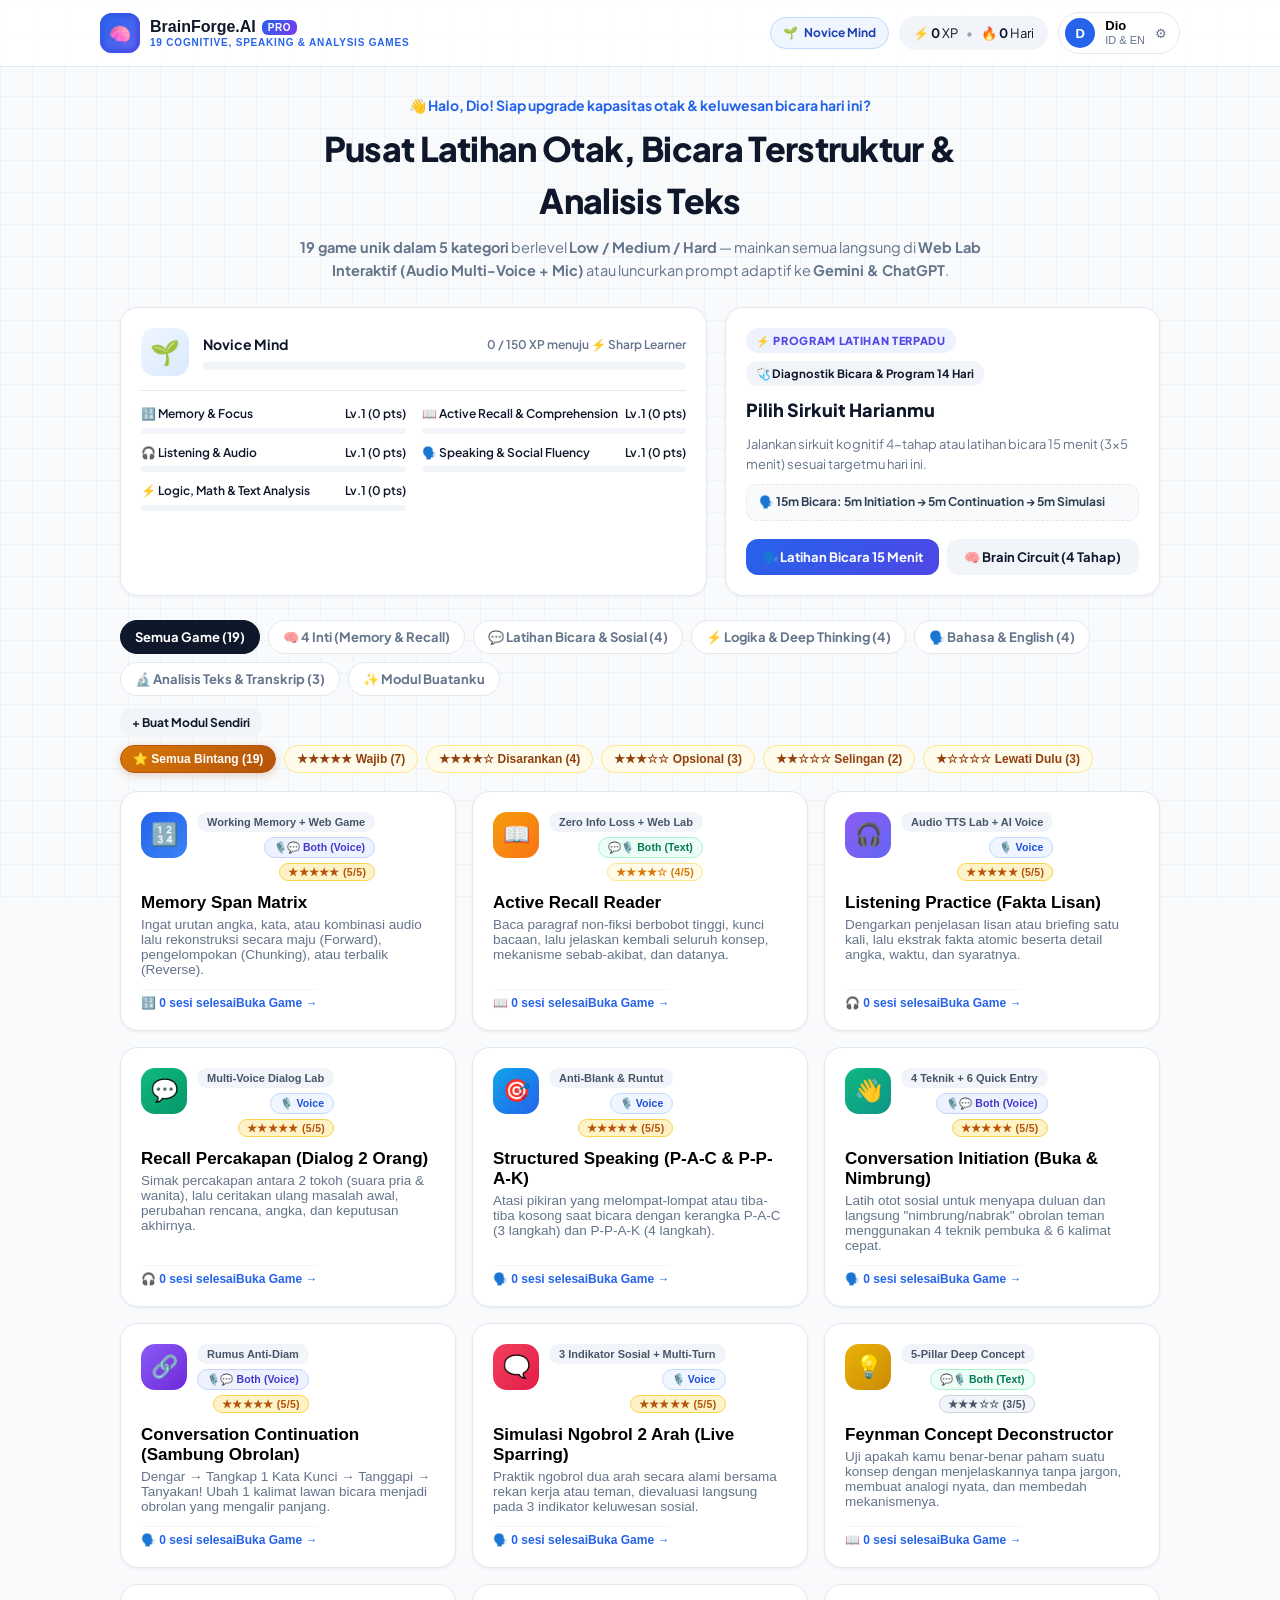
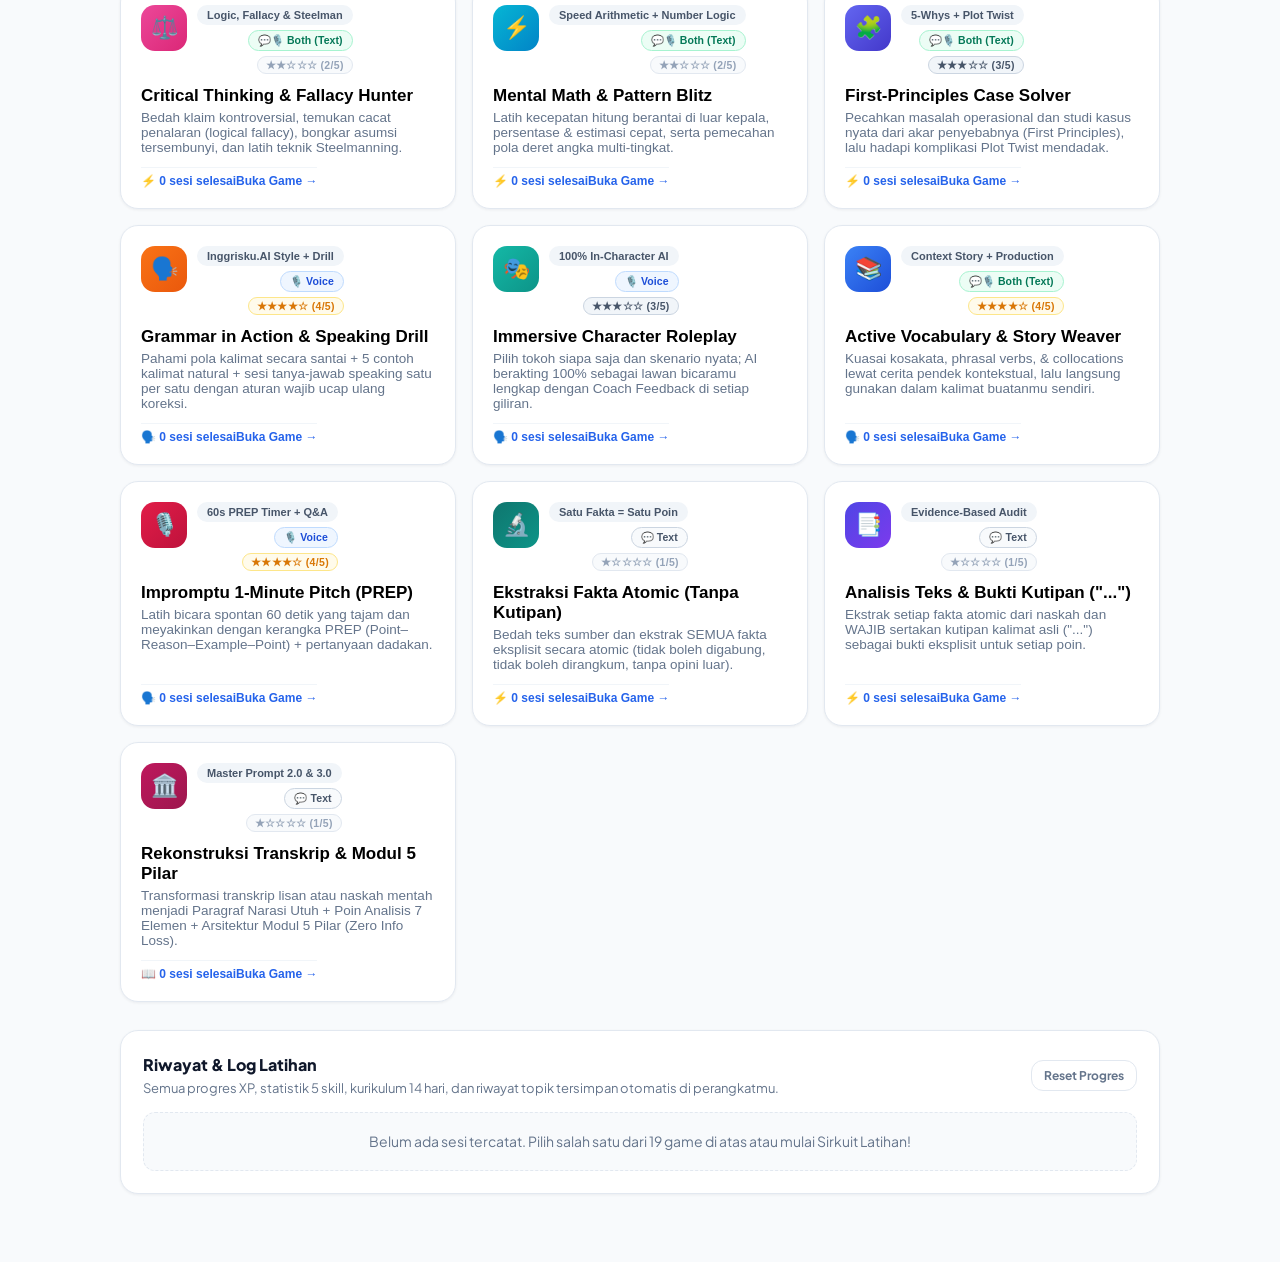
==== index.html @ bdf231d9 "Initial commit: BrainForge.AI Pro (19 Games, Web Lab, & Android Hub)" ====
<!DOCTYPE html>
<html lang="id">
<head>
  <meta charset="UTF-8" />
  <meta name="viewport" content="width=device-width, initial-scale=1.0" />
  <meta name="theme-color" content="#2563eb" />
  <title>BrainForge.AI Pro — Cognitive, Speaking &amp; Text Mastery Suite</title>
  <link rel="icon" type="image/png" href="logo.png" />
  <link rel="apple-touch-icon" href="logo.png" />
  <link rel="manifest" href="manifest.webmanifest" />
  <link rel="preconnect" href="https://fonts.googleapis.com" />
  <link rel="preconnect" href="https://fonts.gstatic.com" crossorigin />
  <link href="https://fonts.googleapis.com/css2?family=Plus+Jakarta+Sans:wght@400;500;600;700;800&display=swap" rel="stylesheet" />
  <link rel="stylesheet" href="styles.css" />
</head>
<body>
  <div class="bg-grid"></div>

  <!-- Top Navbar -->
  <header class="navbar">
    <div class="nav-inner">
      <button class="brand" id="nav-home-btn" type="button" aria-label="Kembali ke Beranda">
        <img src="logo.png" alt="BrainForge.AI" class="brand-logo-img" />
        <span class="brand-text">
          <strong>BrainForge.AI <span class="pro-badge">PRO</span></strong>
          <small>19 COGNITIVE, SPEAKING &amp; ANALYSIS GAMES</small>
        </span>
      </button>

      <div class="nav-actions">
        <div class="rank-pill" id="nav-rank-pill" title="Rank Kognitif Saat Ini">
          <span id="nav-rank-icon">🌱</span>
          <strong id="nav-rank-name">Novice Mind</strong>
        </div>
        <div class="stat-pill" title="Total XP &amp; Streak Harian">
          <span>⚡ <strong id="nav-xp">0</strong> XP</span>
          <span class="dot">•</span>
          <span>🔥 <strong id="nav-streak">0</strong> Hari</span>
        </div>
        <button class="profile-pill" id="open-profile-btn" type="button">
          <span class="avatar" id="nav-avatar">D</span>
          <span class="profile-meta">
            <strong id="nav-name">Dio</strong>
            <small id="nav-lang">ID &amp; EN</small>
          </span>
          <span class="edit-icon">⚙</span>
        </button>
      </div>
    </div>
  </header>

  <main class="container">
    <!-- ==================== DASHBOARD VIEW ==================== -->
    <section id="dashboard-view" class="view active">
      <div class="hero">
        <p class="greeting" id="hero-greeting">👋 Halo! Siap upgrade kapasitas otak &amp; keluwesan bicara hari ini?</p>
        <h1>Pusat Latihan Otak, Bicara Terstruktur &amp; Analisis Teks</h1>
        <p class="subtitle">
          <strong>19 game unik dalam 5 kategori</strong> berlevel <strong>Low / Medium / Hard</strong> — mainkan semua langsung di <strong>Web Lab Interaktif (Audio Multi-Voice + Mic)</strong> atau luncurkan prompt adaptif ke <strong>Gemini &amp; ChatGPT</strong>.
        </p>
      </div>

      <!-- Cognitive Command Center (RPG Stats + Circuits + Speaking Diagnostic) -->
      <section class="command-center">
        <div class="cc-left">
          <div class="cc-rank-header">
            <div class="cc-rank-badge" id="cc-rank-icon">🌱</div>
            <div class="cc-rank-info">
              <div class="cc-rank-title-row">
                <strong id="cc-rank-title">Novice Mind</strong>
                <span class="cc-xp-text" id="cc-xp-progress-text">0 / 150 XP ke level berikutnya</span>
              </div>
              <div class="progress-track">
                <div class="progress-fill" id="cc-xp-bar" style="width: 0%"></div>
              </div>
            </div>
          </div>

          <div class="skill-bars" id="skill-bars">
            <!-- Rendered by app.js -->
          </div>
        </div>

        <div class="cc-right">
          <div class="circuit-box">
            <div style="display:flex;justify-content:space-between;align-items:center;gap:8px;flex-wrap:wrap;">
              <span class="circuit-tag">⚡ PROGRAM LATIHAN TERPADU</span>
              <button type="button" class="btn-secondary btn-sm" id="open-diagnostic-btn" style="font-size:11.5px;padding:5px 10px;">
                🩺 Diagnostik Bicara &amp; Program 14 Hari
              </button>
            </div>
            <h3>Pilih Sirkuit Harianmu</h3>
            <p>Jalankan sirkuit kognitif 4-tahap atau latihan bicara 15 menit (3×5 menit) sesuai targetmu hari ini.</p>
            <div class="circuit-steps" id="circuit-steps-preview">
              <span>🗣️ 15m Bicara: 5m Initiation → 5m Continuation → 5m Simulasi</span>
            </div>
            <div style="display:grid;grid-template-columns:1fr 1fr;gap:8px;margin-top:8px;">
              <button type="button" class="btn-gemini" id="start-speaking-circuit-btn" style="padding:10px 12px;font-size:13px;">
                🗣️ Latihan Bicara 15 Menit
              </button>
              <button type="button" class="btn-secondary" id="start-circuit-btn" style="padding:10px 12px;font-size:13px;">
                🧠 Brain Circuit (4 Tahap)
              </button>
            </div>
          </div>
        </div>
      </section>

      <!-- Category Filter & Custom Module Button -->
      <div class="toolbar-row">
        <div class="category-tabs" id="category-tabs">
          <button type="button" class="cat-tab active" data-cat="all">Semua Game (19)</button>
          <button type="button" class="cat-tab" data-cat="core">🧠 4 Inti (Memory &amp; Recall)</button>
          <button type="button" class="cat-tab" data-cat="social">💬 Latihan Bicara &amp; Sosial (4)</button>
          <button type="button" class="cat-tab" data-cat="cognitive">⚡ Logika &amp; Deep Thinking (4)</button>
          <button type="button" class="cat-tab" data-cat="language">🗣️ Bahasa &amp; English (4)</button>
          <button type="button" class="cat-tab" data-cat="analysis">🔬 Analisis Teks &amp; Transkrip (3)</button>
          <button type="button" class="cat-tab" data-cat="custom">✨ Modul Buatanku</button>
        </div>
        <button type="button" class="btn-secondary btn-sm" id="open-custom-modal-btn">
          + Buat Modul Sendiri
        </button>
      </div>

      <!-- Personalized Priority Star Filter -->
      <div class="star-filter-row" id="star-filter-tabs" aria-label="Filter Prioritas Bintang">
        <button type="button" class="star-tab active" data-star="all">⭐ Semua Bintang (19)</button>
        <button type="button" class="star-tab" data-star="5">★★★★★ Wajib (7)</button>
        <button type="button" class="star-tab" data-star="4">★★★★☆ Disarankan (4)</button>
        <button type="button" class="star-tab" data-star="3">★★★☆☆ Opsional (3)</button>
        <button type="button" class="star-tab" data-star="2">★★☆☆☆ Selingan (2)</button>
        <button type="button" class="star-tab" data-star="1">★☆☆☆☆ Lewati Dulu (3)</button>
      </div>

      <!-- Module Cards Grid -->
      <div class="module-grid" id="module-grid">
        <!-- Rendered by app.js -->
      </div>

      <!-- Recent History -->
      <section class="history-card">
        <div class="history-header">
          <div>
            <h2>Riwayat &amp; Log Latihan</h2>
            <p>Semua progres XP, statistik 5 skill, kurikulum 14 hari, dan riwayat topik tersimpan otomatis di perangkatmu.</p>
          </div>
          <button class="btn-ghost btn-sm" id="clear-history-btn" type="button">Reset Progres</button>
        </div>
        <div id="history-list" class="history-list">
          <!-- Rendered by app.js -->
        </div>
      </section>
    </section>

    <!-- ==================== WORKSPACE VIEW ==================== -->
    <section id="workspace-view" class="view">
      <!-- Circuit Banner (shown when in Daily Circuit or 15-Min Speaking Circuit mode) -->
      <div class="circuit-banner" id="circuit-banner" hidden>
        <div>
          <strong id="circuit-banner-title">⚡ Daily Circuit: Tahap 1</strong>
          <span id="circuit-banner-sub">Selesaikan tahap ini lalu klik Tahap Berikutnya.</span>
        </div>
        <div class="circuit-banner-actions">
          <span class="badge badge-xp" id="circuit-timer-badge" hidden style="font-size:13px;padding:6px 12px;">⏱️ 05:00</span>
          <button type="button" class="btn-secondary btn-sm" id="next-circuit-btn">Tahap Berikutnya →</button>
          <button type="button" class="btn-ghost btn-sm" id="exit-circuit-btn">Keluar Sirkuit</button>
        </div>
      </div>

      <div class="workspace-top-bar">
        <button class="btn-back" id="back-to-dashboard-btn" type="button">← Kembali ke Dashboard</button>
        <div class="workspace-top-right">
          <div class="workspace-badge" id="ws-badge">Modul</div>
        </div>
      </div>

      <div class="workspace-header-card">
        <div class="ws-title-row">
          <div class="ws-icon" id="ws-icon">🧠</div>
          <div style="flex:1;">
            <h1 id="ws-title">Judul Modul</h1>
            <p id="ws-desc">Deskripsi modul</p>
            <div id="ws-unique-mechanic" style="margin-top:8px;font-size:12.5px;color:#1d4ed8;background:#eff6ff;border:1px solid #bfdbfe;padding:6px 12px;border-radius:10px;display:inline-block;font-weight:600;"></div>
          </div>
        </div>

        <div class="mode-tabs" id="ws-mode-tabs">
          <button type="button" class="mode-tab active" data-mode="prompt">🚀 Prompt Launcher (Gemini / ChatGPT)</button>
          <button type="button" class="mode-tab" id="tab-weblab-btn" data-mode="weblab">🎮 Main Langsung di Web Lab (Interaktif &amp; Audio)</button>
        </div>
      </div>

      <!-- PANEL 1: SMART PROMPT BUILDER -->
      <div id="prompt-builder-panel" class="workspace-body">
        <div class="config-card">
          <div class="field-group">
            <label>1. Pilih Level Tantangan (Spesifikasi Unik per Game)</label>
            <div class="level-selector" id="level-selector">
              <button type="button" class="level-btn active" data-level="Low">
                <div class="level-btn-top">
                  <strong>Low</strong>
                  <span class="xp-pill">+25 XP</span>
                </div>
                <small id="level-desc-low">Santai &amp; dasar</small>
              </button>
              <button type="button" class="level-btn" data-level="Medium">
                <div class="level-btn-top">
                  <strong>Medium</strong>
                  <span class="xp-pill">+45 XP</span>
                </div>
                <small id="level-desc-medium">Menengah &amp; detail</small>
              </button>
              <button type="button" class="level-btn" data-level="Hard">
                <div class="level-btn-top">
                  <strong>Hard</strong>
                  <span class="xp-pill">+70 XP</span>
                </div>
                <small id="level-desc-hard">Cepat &amp; kompleks</small>
              </button>
            </div>
          </div>

          <div class="config-grid-2">
            <div class="field-group">
              <label>2. Pilih Bahasa Latihan</label>
              <div class="lang-selector" id="lang-selector">
                <button type="button" class="chip-btn active" data-lang="id">🇮🇩 Indonesia</button>
                <button type="button" class="chip-btn" data-lang="en">🇬🇧 English</button>
                <button type="button" class="chip-btn" data-lang="bilingual">🌐 Campur (ID + EN)</button>
              </div>
            </div>

            <div class="field-group">
              <div class="label-row">
                <label>3. Mode Interaksi &amp; Jumlah Ronde</label>
                <button type="button" class="btn-link" id="reset-interaction-btn" title="Reset pilihan ke default">↺ Reset Default</button>
              </div>
              <div class="interaction-select-grid">
                <select id="persona-select" class="select-compact" title="Gaya Coach AI">
                  <option value="bro">😎 Tutor Santai (Gen-Z / Bro)</option>
                  <option value="socratic">🧠 Socratic &amp; Kritis</option>
                  <option value="strict">🎯 Tegas &amp; Presisi</option>
                  <option value="mentor">🤝 Mentor Eksekutif</option>
                </select>
                <select id="rounds-select" class="select-compact" title="Jumlah Ronde">
                  <option value="3">3 Ronde</option>
                  <option value="5">5 Ronde</option>
                  <option value="10">10 Ronde</option>
                  <option value="20">20 Ronde</option>
                </select>
                <select id="interaction-select" class="select-compact" title="Mode Suara atau Teks">
                  <option value="chat">💬 Mode Chat</option>
                  <option value="voice">🎙️ Mode Suara (Voice)</option>
                </select>
              </div>
            </div>
          </div>

          <!-- Character Input (Visible for Roleplay & Speaking Simulation) -->
          <div class="field-group" id="character-field-group" hidden>
            <label for="character-input">🎭 Siapa tokoh lawan bicara yang ingin kamu ajak ngobrol?</label>
            <input
              type="text"
              id="character-input"
              class="text-input"
              placeholder="Contoh: Rekan kerja bagian HSE, Barista di London, HRD Perusahaan, Klien Proyek..."
            />
          </div>

          <div class="field-group topic-field-group">
            <div class="label-row">
              <label for="topic-input" id="topic-field-label">4. Pilih atau Tulis Topik Latihan <span class="optional">(opsional — terkurasi per kategori)</span></label>
              <button type="button" class="btn-link" id="random-topic-btn">🎲 Acak Topik Terkurasi</button>
            </div>
            <div class="topic-browser-wrap" id="topic-browser-wrap">
              <button type="button" class="topic-browser-toggle" id="topic-browser-toggle">
                <span id="topic-browser-toggle-label">📂 Pilih dari Kategori &amp; Subkategori Topik Terkurasi (ID / EN)</span>
                <span class="tb-arrow" id="tb-arrow">▼</span>
              </button>
              <div class="topic-browser-panel" id="topic-browser-panel" hidden>
                <div class="tb-panel-header">
                  <strong>📂 Katalog Topik &amp; Skenario Terkurasi</strong>
                  <button type="button" class="btn-close-red" id="topic-browser-close-btn" title="Tutup katalog topik">✕</button>
                </div>
                <div class="tb-search-row">
                  <input
                    type="search"
                    id="topic-search-input"
                    class="text-input tb-search-input"
                    placeholder="🔍 Cari topik (misal: HSE, APD, Python, Bandung, rapat, tidur)..."
                  />
                </div>
                <div class="topic-page-tabs" id="topic-page-tabs">
                  <!-- Category tabs rendered by app.js -->
                </div>
                <div class="topic-page-list" id="topic-page-list">
                  <!-- Subcategories & curated topics rendered by app.js -->
                </div>
              </div>
            </div>
            <div class="topic-editor-box" style="margin-top: 10px;">
              <textarea
                id="topic-input"
                class="text-input topic-textarea"
                rows="3"
                placeholder="Tulis topik, situasi obrolan, atau tempel (paste) teks sumber yang ingin dibedah di sini..."
              ></textarea>
              <button type="button" class="btn-close-red topic-clear-btn" id="clear-topic-btn" title="Hapus / Kosongkan topik" hidden>✕</button>
              <div class="topic-editor-footer">
                <span class="topic-editor-hint" id="topic-editor-hint">✍️ Bebas dikosongkan (AI akan memilihkan otomatis) atau isi sesuai kebutuhanmu.</span>
                <span class="topic-char-count" id="topic-char-count">0 karakter</span>
              </div>
            </div>
          </div>
        </div>

        <div class="prompt-card">
          <div class="prompt-card-header">
            <div>
              <h2>Master Prompt Siap Pakai</h2>
              <p>Dirakit secara spesifik mengikuti keunikan game, level, bahasa, dan topik pilihanmu.</p>
            </div>
            <div class="prompt-header-btns">
              <button type="button" class="btn-ghost btn-sm" id="speak-prompt-btn">🔊 Bacakan</button>
              <button type="button" class="btn-cancel-voice btn-sm" id="cancel-speak-btn" title="Hentikan pembacaan suara">⏹ Cancel</button>
              <button type="button" class="btn-secondary btn-sm" id="copy-prompt-btn">📋 Copy Prompt</button>
            </div>
          </div>

          <textarea id="prompt-output" class="prompt-textarea" rows="13"></textarea>

          <div class="launcher-actions">
            <button type="button" class="btn-gemini" id="launch-gemini-btn">
              <span>✨</span>
              <span>Lanjut ke Gemini</span>
            </button>
            <button type="button" class="btn-chatgpt" id="launch-chatgpt-btn">
              <span>🤖</span>
              <span>Lanjut ke ChatGPT</span>
            </button>
            <button type="button" class="btn-complete" id="mark-complete-btn">
              <span>✓</span>
              <span>Catat Selesai (+XP)</span>
            </button>
          </div>
          <p class="launcher-hint">
            💡 <strong>Integrasi Cerdas:</strong> Klik <em>Lanjut ke Gemini</em> otomatis menyalin prompt, mengirim parameter <code>#bf_prompt</code> untuk ekstensi Auto-Fill, &amp; memicu Auto-Paste lokal. Klik <em>Lanjut ke ChatGPT</em> langsung mengisi prompt otomatis via URL.
          </p>
        </div>
      </div>

      <!-- PANEL 2: INTERACTIVE WEB LAB (Mendukung Seluruh 19 Game!) -->
      <div id="weblab-panel" class="workspace-body" hidden>
        <!-- LAB A: MEMORY SPAN MATRIX (Visual + Audio ID/EN + Context Words) -->
        <div class="minigame-card" id="lab-memory" hidden>
          <div class="mg-controls">
            <div class="mg-control-group">
              <label>Level:</label>
              <div class="mg-pills" id="mg-level-pills">
                <button type="button" class="chip-btn active" data-mg-level="Low">Low (4 Maju)</button>
                <button type="button" class="chip-btn" data-mg-level="Medium">Medium (6 Maju)</button>
                <button type="button" class="chip-btn" data-mg-level="Hard">Hard (8 Terbalik)</button>
              </div>
            </div>
            <div class="mg-control-group">
              <label>Tipe:</label>
              <div class="mg-pills" id="mg-type-pills">
                <button type="button" class="chip-btn active" data-mg-type="numbers">Angka</button>
                <button type="button" class="chip-btn" data-mg-type="words-id">Kata (ID)</button>
                <button type="button" class="chip-btn" data-mg-type="words-en">Words (EN)</button>
                <button type="button" class="chip-btn" data-mg-type="audio-id">🔊 Audio (ID)</button>
                <button type="button" class="chip-btn" data-mg-type="audio-en">🔊 Audio (EN)</button>
              </div>
            </div>
            <div class="mg-score-box">
              Ronde: <strong id="mg-round">1</strong> • Skor: <strong id="mg-score">0</strong>
            </div>
          </div>

          <div class="mg-stage">
            <p class="mg-status" id="mg-status">Pilih level &amp; tipe, lalu klik Mulai Ronde untuk melatih Working Memory.</p>
            <div class="mg-display" id="mg-display">—</div>
            <div class="mg-input-area" id="mg-input-area" hidden>
              <input
                type="text"
                id="mg-answer-input"
                class="text-input"
                placeholder="Ketik urutan yang kamu ingat (pisahkan dengan spasi)..."
                autocomplete="off"
              />
              <button type="button" class="btn-secondary" id="mg-mic-btn" title="Jawab pakai suara (Mic)">🎙️</button>
              <button type="button" class="btn-primary" id="mg-submit-btn">Cek Jawaban</button>
            </div>
          </div>

          <div class="mg-footer">
            <button type="button" class="btn-primary" id="mg-start-btn">▶ Mulai Ronde Baru</button>
            <span class="mg-rule-note">Low: 4 item • Medium: 6 item • Hard: 8 item (ketik urutan terbalik dari belakang!)</span>
          </div>
        </div>

        <!-- LAB B: ACTIVE RECALL READER (Read -> Lock -> Explain via Text or Mic) -->
        <div class="minigame-card" id="lab-recall" hidden>
          <div class="mg-controls">
            <div class="mg-control-group">
              <label>Level Bacaan:</label>
              <div class="mg-pills" id="ar-level-pills">
                <button type="button" class="chip-btn active" data-ar-level="Low">Low</button>
                <button type="button" class="chip-btn" data-ar-level="Medium">Medium</button>
                <button type="button" class="chip-btn" data-ar-level="Hard">Hard</button>
              </div>
            </div>
            <div class="mg-control-group">
              <button type="button" class="btn-secondary btn-sm" id="ar-next-passage-btn">🔄 Ganti Bacaan</button>
              <button type="button" class="btn-ghost btn-sm" id="ar-speak-passage-btn">🔊 Dengarkan</button>
              <button type="button" class="btn-ghost btn-sm" id="ar-custom-toggle-btn">✍️ Tempel Teks Sendiri</button>
            </div>
          </div>

          <div id="ar-custom-box" class="lab-box" hidden>
            <label style="font-size:13px;font-weight:700;display:block;margin-bottom:6px;">Tempel Paragraf Buku/Artikel yang Ingin Kamu Kuasai:</label>
            <textarea id="ar-custom-input" class="prompt-textarea" rows="4" placeholder="Paste paragraf artikel/materi di sini lalu klik Gunakan Teks Ini..."></textarea>
            <button type="button" class="btn-primary btn-sm" id="ar-use-custom-btn">Gunakan Teks Ini</button>
          </div>

          <div class="lab-reading-box" id="ar-reading-box">
            <div class="lab-reading-header">
              <strong id="ar-passage-title">Judul Bacaan</strong>
              <span class="badge badge-xp" id="ar-timer-badge">Waktu Baca: 0d</span>
            </div>
            <p id="ar-passage-text" class="lab-passage-text"></p>
            <div style="margin-top: 14px;">
              <button type="button" class="btn-primary" id="ar-lock-btn">🔒 Tutup Buku &amp; Mulai Jelaskan Kembali</button>
            </div>
          </div>

          <div class="lab-recall-box" id="ar-recall-box" hidden>
            <div class="label-row" style="margin-bottom:8px;">
              <label><strong>Bacaan Dikunci!</strong> Jelaskan kembali seluruh konsep &amp; detail paragraf tadi dengan bahasamu sendiri:</label>
              <button type="button" class="btn-secondary btn-sm" id="ar-mic-btn">🎙️ Rekam Penjelasan Suara</button>
            </div>
            <textarea id="ar-user-answer" class="prompt-textarea" rows="5" placeholder="Ketik atau ucapkan semua poin penting yang kamu ingat tanpa mengintip..."></textarea>
            <div class="launcher-actions" style="grid-template-columns: auto auto 1fr;">
              <button type="button" class="btn-primary" id="ar-evaluate-btn">✓ Evaluasi Pemahamanku</button>
              <button type="button" class="btn-ghost" id="ar-peek-btn">👀 Buka Kembali Teks (Reset Kunci)</button>
            </div>
          </div>

          <div class="lab-result-box" id="ar-result-box" hidden></div>
        </div>

        <!-- LAB C: LISTENING AUDIO LAB & MULTI-VOICE DIALOGUE LAB -->
        <div class="minigame-card" id="lab-audio" hidden>
          <div class="mg-controls">
            <div class="mg-control-group">
              <label>Level Audio:</label>
              <div class="mg-pills" id="au-level-pills">
                <button type="button" class="chip-btn active" data-au-level="Low">Low (Jelas)</button>
                <button type="button" class="chip-btn" data-au-level="Medium">Medium (Natural)</button>
                <button type="button" class="chip-btn" data-au-level="Hard">Hard (Padat/Ralat)</button>
              </div>
            </div>
            <div class="mg-control-group">
              <button type="button" class="btn-secondary btn-sm" id="au-next-btn">🔄 Ganti Skenario Audio</button>
            </div>
          </div>

          <div class="audio-stage">
            <h3 id="au-title">Judul Audio</h3>
            <p class="mg-status" id="au-instruction">Klik Putar Audio, dengarkan baik-baik tanpa melihat teks, lalu tuliskan informasi yang kamu tangkap.</p>
            <div class="audio-controls-row">
              <button type="button" class="btn-gemini" id="au-play-btn">🔊 Putar Audio Sekarang</button>
              <button type="button" class="btn-ghost btn-sm" id="au-stop-btn">⏹ Berhenti</button>
            </div>
            <small id="au-plays-left" style="display:block;margin-top:8px;color:#64748b;">Diputar: 0x (Rekomendasi: maksimal 2x putar sebelum menjawab)</small>
          </div>

          <div class="field-group" style="margin-top:16px;">
            <div class="label-row">
              <label for="au-answer-input">Tuliskan Informasi Atomic / Rekonstruksi Isi Percakapan:</label>
              <button type="button" class="btn-secondary btn-sm" id="au-mic-btn">🎙️ Jawab Pakai Suara</button>
            </div>
            <textarea id="au-answer-input" class="prompt-textarea" rows="4" placeholder="1. ...\n2. ...\n3. ..."></textarea>
            <div style="display:flex;gap:10px;flex-wrap:wrap;">
              <button type="button" class="btn-primary" id="au-check-btn">✓ Cek Jawaban &amp; Lihat Transkrip Asli</button>
            </div>
          </div>

          <div class="lab-result-box" id="au-result-box" hidden></div>
        </div>

        <!-- LAB D: MENTAL MATH & PATTERN BLITZ -->
        <div class="minigame-card" id="lab-math" hidden>
          <div class="mg-controls">
            <div class="mg-control-group">
              <label>Level:</label>
              <div class="mg-pills" id="mm-level-pills">
                <button type="button" class="chip-btn active" data-mm-level="Low">Low (Berantai)</button>
                <button type="button" class="chip-btn" data-mm-level="Medium">Medium (Kali &amp; %)</button>
                <button type="button" class="chip-btn" data-mm-level="Hard">Hard (Deret &amp; Cerita)</button>
              </div>
            </div>
            <div class="mg-score-box">
              Combo: <strong id="mm-streak">0</strong> 🔥 • Skor: <strong id="mm-score">0</strong>
            </div>
          </div>

          <div class="mg-stage">
            <p class="mg-status" id="mm-status">Hitung di luar kepala tanpa kalkulator!</p>
            <div class="mg-display" id="mm-question" style="font-size:clamp(22px, 3.2vw, 34px);padding:18px;">Klik Soal Baru untuk mulai</div>
            <div class="mg-input-area" id="mm-input-area">
              <input type="text" id="mm-answer-input" class="text-input" placeholder="Ketik angka jawaban..." autocomplete="off" />
              <button type="button" class="btn-primary" id="mm-submit-btn">Jawab</button>
            </div>
          </div>

          <div class="mg-footer">
            <button type="button" class="btn-secondary" id="mm-next-btn">▶ Soal Berikutnya</button>
            <span class="mg-rule-note" id="mm-explanation">Tekan Enter untuk menjawab cepat.</span>
          </div>
        </div>

        <!-- LAB E: UNIVERSAL INTERACTIVE STUDIO (Social, Speaking, Feynman, Critical, Solver, Language & Text Analysis) -->
        <div class="minigame-card" id="lab-social" hidden>
          <div class="mg-controls">
            <div class="mg-control-group">
              <label>Level Lab:</label>
              <div class="mg-pills" id="soc-level-pills">
                <button type="button" class="chip-btn active" data-soc-level="Low">Low</button>
                <button type="button" class="chip-btn" data-soc-level="Medium">Medium</button>
                <button type="button" class="chip-btn" data-soc-level="Hard">Hard</button>
              </div>
            </div>
            <div class="mg-control-group">
              <button type="button" class="btn-secondary btn-sm" id="soc-next-btn">🔄 Ganti Tantangan</button>
              <button type="button" class="btn-ghost btn-sm" id="soc-custom-source-btn" hidden>✍️ Gunakan Teks Sendiri</button>
            </div>
          </div>

          <!-- Optional Custom Source Box for Text Analysis Modules -->
          <div id="soc-custom-box" class="lab-box" hidden style="margin-bottom:14px;">
            <label style="font-size:13px;font-weight:700;display:block;margin-bottom:6px;">Tempel Kalimat / Paragraf yang Ingin Kamu Bedah di Web Lab:</label>
            <textarea id="soc-custom-input" class="prompt-textarea" rows="3" placeholder="Tempel teks di sini untuk latihan ekstraksi fakta atomic / kutipan..."></textarea>
            <button type="button" class="btn-primary btn-sm" id="soc-use-custom-btn" style="margin-top:6px;">Gunakan Teks Ini</button>
          </div>

          <div class="audio-stage" style="text-align:left;">
            <div style="display:flex;justify-content:space-between;align-items:center;gap:10px;flex-wrap:wrap;">
              <div>
                <span class="badge badge-xp" id="soc-level-badge">Level Low</span>
                <strong id="soc-title" style="margin-left:6px;font-size:15px;">Latihan Interaktif</strong>
              </div>
              <div style="display:flex;gap:8px;align-items:center;">
                <button type="button" class="btn-secondary btn-sm" id="soc-timer-btn" hidden>⏱️ Mulai Timer 60d</button>
                <button type="button" class="btn-secondary btn-sm" id="soc-speak-prompt-btn">🔊 Dengarkan</button>
                <button type="button" class="btn-cancel-voice btn-sm" id="soc-stop-btn">⏹ Stop</button>
              </div>
            </div>
            <p id="soc-scenario-text" style="font-size:15px;font-weight:600;margin-top:12px;color:#0f172a;white-space:pre-line;line-height:1.6;"></p>
            <p id="soc-formula-text" style="font-size:13px;color:#1d4ed8;margin-top:10px;font-weight:600;background:#eff6ff;padding:8px 12px;border-radius:8px;"></p>

            <!-- Multi-Turn Conversation Log (for Simulasi Ngobrol 2 Arah & Roleplay) -->
            <div id="soc-dialogue-log" hidden style="margin-top:12px;display:flex;flex-direction:column;gap:8px;"></div>
          </div>

          <div class="field-group" style="margin-top:16px;">
            <div class="label-row">
              <label for="soc-answer-input" id="soc-answer-label">Ucapkan (via Mic) atau Ketik Jawaban / Analisis Kamu:</label>
              <button type="button" class="btn-secondary btn-sm" id="soc-mic-btn">🎙️ Bicara Sekarang (Mic)</button>
            </div>
            <textarea id="soc-answer-input" class="prompt-textarea" rows="4" placeholder="Susun jawabanmu secara runtut di sini..."></textarea>
            <div style="display:flex;gap:10px;flex-wrap:wrap;">
              <button type="button" class="btn-primary" id="soc-check-btn">✓ Evaluasi &amp; Lihat Model Jawaban Terbaik</button>
            </div>
          </div>

          <div class="lab-result-box" id="soc-result-box" hidden></div>
        </div>
      </div>
    </section>
  </main>

  <!-- ==================== MODAL: DIAGNOSTIK BICARA & KURIKULUM 14 HARI ==================== -->
  <div class="modal-backdrop" id="diagnostic-modal" hidden>
    <div class="modal-card modal-card-lg" style="max-height:88vh;overflow-y:auto;">
      <div style="display:flex;justify-content:space-between;align-items:center;gap:12px;">
        <h2>🩺 Diagnostik Kesulitan Bicara &amp; Program 14 Hari</h2>
        <button type="button" class="btn-close-red" id="close-diagnostic-btn" title="Tutup">✕</button>
      </div>
      <p style="margin-top:4px;color:#475569;font-size:14px;">
        Pilih kondisi yang paling sering kamu alami saat berbicara dengan teman atau rekan kerja (boleh pilih lebih dari satu) agar sistem merekomendasikan latihan yang paling tepat:
      </p>

      <div id="diagnostic-options" style="display:grid;gap:10px;margin:14px 0;">
        <!-- Rendered by app.js from SPEAKING_DIAGNOSTIC_PROFILES -->
      </div>

      <div id="diagnostic-result" class="lab-result-box" hidden style="margin-bottom:18px;"></div>

      <hr style="border:none;border-top:1px solid #e2e8f0;margin:18px 0;" />

      <div>
        <div style="display:flex;justify-content:space-between;align-items:center;flex-wrap:wrap;gap:8px;">
          <div>
            <h3 style="font-size:16px;">📅 Kurikulum Bertahap 14 Hari (Initiation, Continuation &amp; Structure)</h3>
            <p style="font-size:13px;color:#64748b;">Centang tahapan yang sudah kamu selesaikan atau klik <strong>Latih Sekarang</strong> untuk langsung membuka modulnya.</p>
          </div>
          <span class="badge badge-xp" id="plan-progress-badge">0 / 8 Tahap Selesai</span>
        </div>
        <div id="fourteen-day-list" style="display:grid;gap:8px;margin-top:12px;">
          <!-- Rendered by app.js from FOURTEEN_DAY_SPEAKING_PLAN -->
        </div>
      </div>
    </div>
  </div>

  <!-- ==================== MODAL: PROFILE ==================== -->
  <div class="modal-backdrop" id="profile-modal" hidden>
    <div class="modal-card">
      <h2>Profil &amp; Preferensi Latihan</h2>
      <p>Sesuaikan nama dan gaya belajar default kamu.</p>

      <div class="field-group">
        <label for="profile-name-input">Nama Panggilan</label>
        <input type="text" id="profile-name-input" class="text-input" placeholder="Contoh: Dio" />
      </div>

      <div class="field-group">
        <label for="profile-lang-select">Bahasa Latihan Default</label>
        <select id="profile-lang-select" class="text-input">
          <option value="id">🇮🇩 Bahasa Indonesia</option>
          <option value="en">🇬🇧 English</option>
          <option value="bilingual">🌐 Campur (Indonesia + English)</option>
        </select>
      </div>

      <div class="field-group">
        <label for="profile-persona-select">Gaya Coach AI Default</label>
        <select id="profile-persona-select" class="text-input">
          <option value="bro">😎 Santai &amp; Seru (Gaya Bro / Gen-Z)</option>
          <option value="socratic">🧠 Socratic Coach (Gali Pemahaman Dalam)</option>
          <option value="strict">🎯 Tegas &amp; Presisi Tinggi</option>
          <option value="mentor">🤝 Mentor Eksekutif</option>
        </select>
      </div>

      <div class="modal-actions">
        <button type="button" class="btn-ghost" id="close-profile-btn">Batal</button>
        <button type="button" class="btn-primary" id="save-profile-btn">Simpan Profil</button>
      </div>
    </div>
  </div>

  <!-- ==================== MODAL: CUSTOM MODULE BUILDER ==================== -->
  <div class="modal-backdrop" id="custom-module-modal" hidden>
    <div class="modal-card modal-card-lg">
      <h2>✨ Buat Modul Latihan Sendiri</h2>
      <p>Tambahkan modul custom sesukamu. Gunakan placeholder <code>{name}</code>, <code>{level}</code>, <code>{topic}</code>, <code>{lang}</code>, <code>{rounds}</code> di dalam template prompt.</p>

      <div class="config-grid-2">
        <div class="field-group">
          <label for="cm-title-input">Nama Modul</label>
          <input type="text" id="cm-title-input" class="text-input" placeholder="Contoh: Audit Laporan Harian HSE" />
        </div>
        <div class="field-group">
          <label for="cm-skill-select">Kategori Skill</label>
          <select id="cm-skill-select" class="text-input">
            <option value="memory">🔢 Memory &amp; Focus</option>
            <option value="recall">📖 Active Recall &amp; Comprehension</option>
            <option value="listening">🎧 Listening &amp; Audio</option>
            <option value="speaking">🗣️ Speaking &amp; Social Fluency</option>
            <option value="logic">⚡ Logic, Math &amp; Text Analysis</option>
          </select>
        </div>
      </div>

      <div class="field-group">
        <label for="cm-desc-input">Deskripsi Singkat</label>
        <input type="text" id="cm-desc-input" class="text-input" placeholder="Contoh: Latih merangkum ide pokok dan temuan lapangan dalam 3 kalimat padat." />
      </div>

      <div class="field-group">
        <label for="cm-template-input">Template Prompt AI</label>
        <textarea id="cm-template-input" class="prompt-textarea" rows="6">Halo, namaku {name}.
Latih aku pada level {level} tentang topik: "{topic}".
Aturan bahasa: {lang}
Berikan tantangan bertahap sebanyak {rounds} ronde, evaluasi jawabanku dengan skor 0-100 di tiap ronde!</textarea>
      </div>

      <div class="modal-actions">
        <button type="button" class="btn-ghost" id="close-custom-modal-btn">Batal</button>
        <button type="button" class="btn-primary" id="save-custom-module-btn">Simpan Modul Baru</button>
      </div>
    </div>
  </div>

  <!-- Toast Notification -->
  <div class="toast" id="toast" role="status" aria-live="polite"></div>

  <script src="prompts.js" charset="utf-8"></script>
  <script src="app.js" charset="utf-8"></script>
</body>
</html>
---- styles.css ----
:root {
  --bg: #f8fafc;
  --surface: #ffffff;
  --text: #0f172a;
  --muted: #64748b;
  --border: #e2e8f0;
  --primary: #2563eb;
  --primary-hover: #1d4ed8;
  --emerald: #10b981;
  --amber: #f59e0b;
  --purple: #8b5cf6;
  --shadow-sm: 0 1px 3px rgba(15, 23, 42, 0.06);
  --shadow-md: 0 10px 28px rgba(15, 23, 42, 0.07);
  --radius: 18px;
}

* {
  box-sizing: border-box;
  margin: 0;
  padding: 0;
}

body {
  font-family: 'Plus Jakarta Sans', -apple-system, BlinkMacSystemFont, 'Segoe UI', sans-serif;
  background-color: var(--bg);
  color: var(--text);
  line-height: 1.55;
  min-height: 100vh;
}

.bg-grid {
  position: fixed;
  inset: 0;
  pointer-events: none;
  z-index: -1;
  background-image:
    linear-gradient(to right, rgba(148, 163, 184, 0.08) 1px, transparent 1px),
    linear-gradient(to bottom, rgba(148, 163, 184, 0.08) 1px, transparent 1px);
  background-size: 32px 32px;
}

/* Navbar */
.navbar {
  position: relative;
  z-index: 30;
  background: rgba(255, 255, 255, 0.92);
  border-bottom: 1px solid var(--border);
}

.nav-inner {
  max-width: 1120px;
  margin: 0 auto;
  padding: 12px 20px;
  display: flex;
  align-items: center;
  justify-content: space-between;
  gap: 12px;
}

body.in-flutter-app .nav-inner {
  padding-left: 54px;
}

.brand {
  display: flex;
  align-items: center;
  gap: 10px;
  background: none;
  border: none;
  cursor: pointer;
  text-align: left;
}

.brand-icon,
.brand-logo-img {
  width: 40px;
  height: 40px;
  border-radius: 12px;
  background: linear-gradient(135deg, #2563eb, #6366f1);
  display: grid;
  place-items: center;
  font-size: 20px;
  object-fit: cover;
  box-shadow: var(--shadow-sm);
}

.brand-text {
  display: flex;
  flex-direction: column;
}

.brand-text strong {
  font-size: 16px;
  font-weight: 800;
  color: var(--text);
  line-height: 1.15;
  display: flex;
  align-items: center;
  gap: 6px;
}

.pro-badge {
  font-size: 10px;
  background: linear-gradient(135deg, #2563eb, #7c3aed);
  color: #fff;
  padding: 2px 6px;
  border-radius: 6px;
  letter-spacing: 0.05em;
}

.brand-text small {
  font-size: 10px;
  font-weight: 700;
  letter-spacing: 0.08em;
  color: var(--primary);
}

.nav-actions {
  display: flex;
  align-items: center;
  gap: 10px;
}

.rank-pill {
  display: flex;
  align-items: center;
  gap: 6px;
  background: #eff6ff;
  border: 1px solid #bfdbfe;
  color: #1e40af;
  padding: 6px 12px;
  border-radius: 999px;
  font-size: 12px;
}

.stat-pill {
  display: flex;
  align-items: center;
  gap: 8px;
  background: #f1f5f9;
  padding: 7px 14px;
  border-radius: 999px;
  font-size: 13px;
  color: var(--text);
}

.stat-pill .dot {
  color: #94a3b8;
}

.profile-pill {
  display: flex;
  align-items: center;
  gap: 10px;
  background: var(--surface);
  border: 1px solid var(--border);
  padding: 5px 12px 5px 6px;
  border-radius: 999px;
  cursor: pointer;
  transition: border-color 0.15s, box-shadow 0.15s;
}

.profile-pill:hover {
  border-color: #cbd5e1;
  box-shadow: var(--shadow-sm);
}

.avatar {
  width: 30px;
  height: 30px;
  border-radius: 999px;
  background: var(--primary);
  color: #fff;
  font-weight: 700;
  font-size: 13px;
  display: grid;
  place-items: center;
}

.profile-meta {
  display: flex;
  flex-direction: column;
  text-align: left;
  line-height: 1.15;
}

.profile-meta strong {
  font-size: 13px;
}

.profile-meta small {
  font-size: 11px;
  color: var(--muted);
}

.edit-icon {
  font-size: 13px;
  color: var(--muted);
}

/* Container */
.container {
  max-width: 1080px;
  margin: 0 auto;
  padding: 28px 20px 68px;
}

.view {
  display: none;
}

.view.active {
  display: block;
}

/* Hero */
.hero {
  text-align: center;
  max-width: 740px;
  margin: 0 auto 26px;
}

.greeting {
  font-size: 14px;
  font-weight: 700;
  color: var(--primary);
  margin-bottom: 6px;
}

.hero h1 {
  font-size: clamp(25px, 3.6vw, 34px);
  font-weight: 800;
  letter-spacing: -0.02em;
  margin-bottom: 8px;
}

.subtitle {
  color: var(--muted);
  font-size: 14.5px;
}

/* Command Center (RPG Brain Stats + Daily Circuit) */
.command-center {
  display: grid;
  grid-template-columns: 1.35fr 1fr;
  gap: 18px;
  margin-bottom: 24px;
}

.cc-left,
.cc-right {
  background: var(--surface);
  border: 1px solid var(--border);
  border-radius: var(--radius);
  padding: 20px;
  box-shadow: var(--shadow-sm);
}

.cc-rank-header {
  display: flex;
  align-items: center;
  gap: 14px;
  padding-bottom: 14px;
  margin-bottom: 14px;
  border-bottom: 1px solid var(--border);
}

.cc-rank-badge {
  width: 48px;
  height: 48px;
  border-radius: 14px;
  background: linear-gradient(135deg, #eff6ff, #dbeafe);
  display: grid;
  place-items: center;
  font-size: 24px;
  flex-shrink: 0;
}

.cc-rank-info {
  flex: 1;
}

.cc-rank-title-row {
  display: flex;
  align-items: center;
  justify-content: space-between;
  margin-bottom: 6px;
  font-size: 14px;
}

.cc-xp-text {
  font-size: 12px;
  color: var(--muted);
  font-weight: 600;
}

.progress-track {
  width: 100%;
  height: 8px;
  background: #f1f5f9;
  border-radius: 999px;
  overflow: hidden;
}

.progress-fill {
  height: 100%;
  background: linear-gradient(90deg, #2563eb, #7c3aed);
  border-radius: 999px;
  transition: width 0.3s ease;
}

.skill-bars {
  display: grid;
  grid-template-columns: repeat(2, minmax(0, 1fr));
  gap: 10px 16px;
}

.skill-row {
  display: flex;
  flex-direction: column;
  gap: 4px;
}

.skill-row-top {
  display: flex;
  justify-content: space-between;
  font-size: 12px;
  font-weight: 600;
}

.skill-track {
  height: 6px;
  background: #f1f5f9;
  border-radius: 999px;
  overflow: hidden;
}

.skill-fill {
  height: 100%;
  border-radius: 999px;
  transition: width 0.3s ease;
}

.circuit-box {
  height: 100%;
  display: flex;
  flex-direction: column;
  justify-content: space-between;
  gap: 10px;
}

.circuit-tag {
  align-self: flex-start;
  font-size: 11px;
  font-weight: 800;
  letter-spacing: 0.06em;
  color: #4f46e5;
  background: #eef2ff;
  padding: 4px 10px;
  border-radius: 999px;
}

.circuit-box h3 {
  font-size: 18px;
  font-weight: 800;
}

.circuit-box p {
  font-size: 13px;
  color: var(--muted);
}

.circuit-steps {
  font-size: 12px;
  font-weight: 700;
  color: #334155;
  background: #f8fafc;
  border: 1px dashed var(--border);
  padding: 8px 12px;
  border-radius: 10px;
}

.btn-full {
  width: 100%;
}

/* Category Filter Toolbar */
.toolbar-row {
  display: flex;
  align-items: center;
  justify-content: space-between;
  flex-wrap: wrap;
  gap: 12px;
  margin-bottom: 18px;
}

.category-tabs {
  display: flex;
  flex-wrap: wrap;
  gap: 8px;
}

.cat-tab {
  padding: 8px 14px;
  border-radius: 999px;
  border: 1px solid var(--border);
  background: var(--surface);
  font-family: inherit;
  font-size: 13px;
  font-weight: 700;
  color: var(--muted);
  cursor: pointer;
  transition: all 0.15s;
}

.cat-tab:hover {
  border-color: #cbd5e1;
  color: var(--text);
}

.cat-tab.active {
  background: var(--text);
  border-color: var(--text);
  color: #fff;
}

/* Module Grid */
.module-grid {
  display: grid;
  grid-template-columns: repeat(3, minmax(0, 1fr));
  gap: 16px;
  margin-bottom: 28px;
}

.module-card {
  position: relative;
  background: var(--surface);
  border: 1px solid var(--border);
  border-radius: var(--radius);
  padding: 20px;
  text-align: left;
  cursor: pointer;
  box-shadow: var(--shadow-sm);
  transition: transform 0.16s ease, box-shadow 0.16s ease, border-color 0.16s ease;
  display: flex;
  flex-direction: column;
  gap: 12px;
}

.module-card:hover {
  transform: translateY(-3px);
  box-shadow: var(--shadow-md);
  border-color: #cbd5e1;
}

.module-card-top {
  display: flex;
  align-items: flex-start;
  justify-content: space-between;
  gap: 10px;
}

.module-icon {
  width: 46px;
  height: 46px;
  border-radius: 14px;
  display: grid;
  place-items: center;
  font-size: 22px;
  color: #fff;
}

.module-tags-col {
  display: flex;
  flex-direction: column;
  align-items: flex-end;
  gap: 5px;
}

.module-tag {
  font-size: 11px;
  font-weight: 700;
  padding: 4px 10px;
  border-radius: 999px;
  background: #f1f5f9;
  color: #475569;
}

.mode-badge {
  font-size: 10.5px;
  font-weight: 800;
  padding: 3px 9px;
  border-radius: 999px;
  border: 1px solid transparent;
  letter-spacing: 0.01em;
}

.mode-badge.mode-voice {
  background: #eff6ff;
  color: #1d4ed8;
  border-color: #bfdbfe;
}

.mode-badge.mode-both-voice {
  background: #eef2ff;
  color: #4338ca;
  border-color: #c7d2fe;
}

.mode-badge.mode-both-text {
  background: #ecfdf5;
  color: #047857;
  border-color: #a7f3d0;
}

.mode-badge.mode-text {
  background: #f8fafc;
  color: #475569;
  border-color: #cbd5e1;
}

.star-filter-row {
  display: flex;
  flex-wrap: wrap;
  gap: 8px;
  margin: -10px 0 18px;
}

.star-tab {
  border: 1px solid #fde68a;
  background: #fffbeb;
  color: #92400e;
  padding: 6px 12px;
  border-radius: 999px;
  font-size: 12px;
  font-weight: 700;
  cursor: pointer;
  transition: all 0.15s;
}

.star-tab:hover {
  background: #fef3c7;
}

.star-tab.active {
  background: linear-gradient(135deg, #d97706, #b45309);
  border-color: #b45309;
  color: #ffffff;
  box-shadow: 0 2px 8px rgba(180, 83, 9, 0.25);
}

.star-badge {
  font-size: 10.5px;
  font-weight: 800;
  padding: 2px 8px;
  border-radius: 999px;
  border: 1px solid transparent;
  letter-spacing: 0.03em;
}

.star-badge.star-5 {
  background: #fef3c7;
  color: #b45309;
  border-color: #fcd34d;
}

.star-badge.star-4 {
  background: #fffbeb;
  color: #d97706;
  border-color: #fde68a;
}

.star-badge.star-3 {
  background: #f1f5f9;
  color: #475569;
  border-color: #cbd5e1;
}

.star-badge.star-2,
.star-badge.star-1 {
  background: #f8fafc;
  color: #94a3b8;
  border-color: #e2e8f0;
}

.module-card h3 {
  font-size: 17px;
  font-weight: 800;
  margin-bottom: 4px;
}

.module-card p {
  font-size: 13.5px;
  color: var(--muted);
}

.module-footer {
  display: flex;
  align-items: center;
  justify-content: space-between;
  font-size: 12px;
  font-weight: 700;
  color: var(--primary);
  margin-top: auto;
  padding-top: 6px;
  border-top: 1px solid #f1f5f9;
}

/* History Card */
.history-card {
  background: var(--surface);
  border: 1px solid var(--border);
  border-radius: var(--radius);
  padding: 22px;
  box-shadow: var(--shadow-sm);
}

.history-header {
  display: flex;
  align-items: center;
  justify-content: space-between;
  gap: 12px;
  margin-bottom: 14px;
}

.history-header h2 {
  font-size: 16px;
  font-weight: 800;
}

.history-header p {
  font-size: 13px;
  color: var(--muted);
}

.history-list {
  display: flex;
  flex-direction: column;
  gap: 10px;
}

.history-empty {
  text-align: center;
  padding: 18px;
  color: var(--muted);
  font-size: 14px;
  background: #f8fafc;
  border-radius: 12px;
  border: 1px dashed var(--border);
}

.history-item {
  display: flex;
  align-items: center;
  justify-content: space-between;
  gap: 12px;
  padding: 12px 14px;
  border-radius: 12px;
  background: #f8fafc;
  border: 1px solid var(--border);
  font-size: 13px;
}

.history-item-left {
  display: flex;
  align-items: center;
  gap: 10px;
}

.history-badges {
  display: flex;
  align-items: center;
  gap: 6px;
}

.badge {
  font-size: 11px;
  font-weight: 700;
  padding: 3px 8px;
  border-radius: 999px;
}

.badge-low { background: #dcfce7; color: #166534; }
.badge-medium { background: #fef3c7; color: #92400e; }
.badge-hard { background: #fee2e2; color: #991b1b; }
.badge-xp { background: #dbeafe; color: #1e40af; }

/* Circuit Banner */
.circuit-banner {
  display: flex;
  align-items: center;
  justify-content: space-between;
  flex-wrap: wrap;
  gap: 12px;
  background: linear-gradient(135deg, #1e1b4b, #312e81);
  color: #fff;
  padding: 14px 18px;
  border-radius: 14px;
  margin-bottom: 16px;
}

.circuit-banner[hidden] {
  display: none;
}

.circuit-banner strong {
  display: block;
  font-size: 14px;
}

.circuit-banner span {
  font-size: 12px;
  color: #c7d2fe;
}

.circuit-banner-actions {
  display: flex;
  gap: 8px;
}

/* Workspace View */
.workspace-top-bar {
  display: flex;
  align-items: center;
  justify-content: space-between;
  margin-bottom: 14px;
}

.workspace-top-right {
  display: flex;
  align-items: center;
  gap: 8px;
}

.btn-back {
  background: var(--surface);
  border: 1px solid var(--border);
  border-radius: 12px;
  padding: 8px 14px;
  font-size: 13.5px;
  font-weight: 700;
  cursor: pointer;
  color: var(--text);
}

.btn-back:hover {
  background: #f1f5f9;
}

.workspace-badge {
  font-size: 12px;
  font-weight: 700;
  padding: 6px 12px;
  border-radius: 999px;
  background: #eff6ff;
  color: var(--primary);
}

.workspace-header-card {
  background: var(--surface);
  border: 1px solid var(--border);
  border-radius: var(--radius);
  padding: 22px;
  margin-bottom: 18px;
  box-shadow: var(--shadow-sm);
}

.ws-title-row {
  display: flex;
  align-items: center;
  gap: 16px;
}

.ws-icon {
  width: 54px;
  height: 54px;
  border-radius: 16px;
  display: grid;
  place-items: center;
  font-size: 26px;
  color: #fff;
  flex-shrink: 0;
}

.ws-title-row h1 {
  font-size: 22px;
  font-weight: 800;
}

.ws-title-row p {
  color: var(--muted);
  font-size: 14px;
}

.mode-tabs {
  display: flex;
  flex-wrap: wrap;
  gap: 8px;
  margin-top: 16px;
  padding-top: 16px;
  border-top: 1px solid var(--border);
}

.mode-tab {
  padding: 9px 16px;
  border-radius: 12px;
  border: 1px solid var(--border);
  background: #f8fafc;
  font-family: inherit;
  font-size: 13px;
  font-weight: 700;
  cursor: pointer;
  color: var(--muted);
}

.mode-tab.active {
  background: var(--primary);
  border-color: var(--primary);
  color: #fff;
}

/* Config & Prompt Cards */
.workspace-body {
  display: flex;
  flex-direction: column;
  gap: 18px;
}

.workspace-body[hidden] {
  display: none;
}

.config-card,
.prompt-card,
.minigame-card {
  background: var(--surface);
  border: 1px solid var(--border);
  border-radius: var(--radius);
  padding: 22px;
  box-shadow: var(--shadow-sm);
}

.config-grid-2 {
  display: grid;
  grid-template-columns: 1fr 1.2fr;
  gap: 16px;
  margin-bottom: 18px;
}

.config-card > .config-grid-2,
.config-card > .field-group:not(:first-child):not([hidden]) {
  margin-top: 20px;
  padding-top: 20px;
  border-top: 1px solid #e2e8f0;
}

@media (max-width: 980px) {
  .config-grid-2 .field-group + .field-group {
    padding-top: 20px;
    border-top: 1px solid #e2e8f0;
  }
}

.field-group {
  margin-bottom: 18px;
}

.field-group:last-child {
  margin-bottom: 0;
}

.field-group label {
  display: block;
  font-size: 13.5px;
  font-weight: 700;
  margin-bottom: 8px;
}

.label-row {
  display: flex;
  align-items: flex-start;
  justify-content: space-between;
  gap: 12px;
  margin-bottom: 10px;
}

.label-row label {
  margin-bottom: 0;
  flex: 1;
  line-height: 1.4;
}

.btn-link {
  background: #eff6ff;
  border: 1px solid #bfdbfe;
  border-radius: 999px;
  padding: 5px 11px;
  color: var(--primary);
  font-size: 12px;
  font-weight: 700;
  cursor: pointer;
  white-space: nowrap;
  flex-shrink: 0;
  transition: background 0.15s, border-color 0.15s;
}

.btn-link:hover {
  background: #dbeafe;
  border-color: var(--primary);
  text-decoration: none;
}

.interaction-select-grid {
  display: grid;
  grid-template-columns: 1.35fr 0.8fr 1fr;
  gap: 8px;
  align-items: stretch;
}

.interaction-select-grid .custom-select-wrap {
  display: block;
  width: 100%;
}

.optional {
  font-weight: 500;
  color: var(--muted);
  font-size: 12px;
}

.level-selector {
  display: grid;
  grid-template-columns: repeat(3, minmax(0, 1fr));
  gap: 10px;
}

.level-btn {
  padding: 12px 14px;
  border-radius: 14px;
  border: 2px solid var(--border);
  background: #f8fafc;
  cursor: pointer;
  text-align: left;
  transition: all 0.15s;
}

.level-btn-top {
  display: flex;
  align-items: center;
  justify-content: space-between;
  margin-bottom: 4px;
}

.level-btn strong {
  font-size: 15px;
  color: var(--text);
}

.xp-pill {
  font-size: 11px;
  font-weight: 800;
  padding: 2px 7px;
  border-radius: 999px;
  background: rgba(15, 23, 42, 0.07);
}

.level-btn small {
  font-size: 12px;
  color: var(--muted);
  display: block;
}

.level-btn.active[data-level="Low"] {
  border-color: #10b981;
  background: #ecfdf5;
}

.level-btn.active[data-level="Medium"] {
  border-color: #f59e0b;
  background: #fffbeb;
}

.level-btn.active[data-level="Hard"] {
  border-color: #ef4444;
  background: #fef2f2;
}

.lang-selector {
  display: flex;
  flex-wrap: wrap;
  gap: 8px;
}

.chip-btn {
  padding: 8px 13px;
  border-radius: 999px;
  border: 1px solid var(--border);
  background: #f8fafc;
  font-family: inherit;
  font-size: 12.5px;
  font-weight: 700;
  cursor: pointer;
  color: var(--text);
}

.chip-btn.active {
  background: var(--text);
  color: #fff;
  border-color: var(--text);
}

.select-compact {
  padding: 8px 10px;
  border-radius: 10px;
  border: 1px solid var(--border);
  background: #f8fafc;
  font-family: inherit;
  font-size: 12.5px;
  font-weight: 600;
  color: var(--text);
  cursor: pointer;
}

.text-input {
  width: 100%;
  padding: 12px 14px;
  border-radius: 12px;
  border: 1px solid var(--border);
  font-family: inherit;
  font-size: 14px;
  color: var(--text);
  background: #fff;
  outline: none;
  transition: border-color 0.15s;
}

.text-input:focus {
  border-color: var(--primary);
}

.topic-suggestions {
  display: flex;
  flex-wrap: wrap;
  gap: 6px;
  margin-top: 10px;
}

.topic-chip {
  font-size: 12px;
  padding: 5px 11px;
  border-radius: 999px;
  border: 1px solid var(--border);
  background: #f8fafc;
  color: #475569;
  cursor: pointer;
}

.topic-chip:hover {
  border-color: var(--primary);
  color: var(--primary);
  background: #eff6ff;
}

/* Custom Topic Browser (Tab 1 - 10, 100/Tab) */
.topic-browser-wrap {
  margin-top: 10px;
}

.topic-browser-toggle {
  width: 100%;
  display: flex;
  align-items: center;
  justify-content: space-between;
  padding: 11px 14px;
  border-radius: 12px;
  border: 1px solid var(--border);
  background: #f8fafc;
  color: var(--text);
  font-family: inherit;
  font-size: 13px;
  font-weight: 700;
  cursor: pointer;
  transition: border-color 0.15s, background 0.15s;
}

.topic-browser-toggle:hover,
.topic-browser-toggle.open {
  border-color: var(--primary);
  background: #eff6ff;
  color: var(--primary);
}

.tb-arrow {
  font-size: 11px;
  transition: transform 0.18s;
}

.topic-browser-toggle.open .tb-arrow {
  transform: rotate(180deg);
}

.topic-browser-panel {
  margin-top: 8px;
  border: 1px solid var(--border);
  border-radius: 14px;
  background: #ffffff;
  padding: 12px;
  box-shadow: var(--shadow-md);
}

.topic-browser-panel[hidden] {
  display: none;
}

.tb-panel-header {
  display: flex;
  align-items: center;
  justify-content: space-between;
  gap: 10px;
  padding-bottom: 10px;
  margin-bottom: 10px;
  border-bottom: 1px solid var(--border);
  font-size: 13px;
}

.input-with-clear {
  display: flex;
  align-items: center;
  gap: 6px;
}

.input-with-clear .text-input {
  flex: 1;
}

.btn-close-red {
  width: 30px;
  height: 30px;
  border-radius: 999px;
  border: 1px solid #fecaca;
  background: #fef2f2;
  color: #dc2626;
  font-size: 13px;
  font-weight: 800;
  display: inline-grid;
  place-items: center;
  cursor: pointer;
  flex-shrink: 0;
  transition: all 0.14s;
}

.btn-close-red:hover {
  background: #dc2626;
  color: #fff;
  border-color: #dc2626;
}

.topic-editor-box {
  position: relative;
  border-radius: 16px;
  border: 1.5px solid var(--border);
  background: #f8fafc;
  transition: border-color 0.18s ease, box-shadow 0.18s ease, background 0.18s ease;
  overflow: hidden;
}

.topic-editor-box:focus-within {
  border-color: var(--primary);
  background: #ffffff;
  box-shadow: 0 0 0 4px rgba(79, 70, 229, 0.12);
}

.topic-textarea {
  width: 100%;
  min-height: 92px;
  max-height: 220px;
  padding: 15px 48px 12px 16px;
  border: none;
  border-radius: 0;
  background: transparent;
  font-size: 15px;
  line-height: 1.55;
  resize: vertical;
  display: block;
}

.topic-textarea:focus {
  border-color: transparent;
}

.topic-textarea::placeholder {
  color: #94a3b8;
  font-size: 13.5px;
  line-height: 1.5;
}

.topic-clear-btn {
  position: absolute;
  top: 12px;
  right: 12px;
  width: 28px;
  height: 28px;
  font-size: 12px;
  opacity: 0.72;
}

.topic-clear-btn[hidden] {
  display: none;
}

.topic-clear-btn.is-active {
  opacity: 1;
}

.topic-editor-footer {
  display: flex;
  align-items: center;
  justify-content: space-between;
  gap: 10px;
  padding: 8px 14px;
  border-top: 1px dashed #e2e8f0;
  background: rgba(241, 245, 249, 0.6);
  font-size: 11.5px;
  color: var(--muted);
}

.topic-editor-hint {
  line-height: 1.35;
}

.topic-char-count {
  font-weight: 700;
  color: #64748b;
  white-space: nowrap;
}

.tb-search-row {
  margin-bottom: 10px;
}

.tb-search-input {
  padding: 9px 12px;
  font-size: 13px;
  background: #f8fafc;
}

.topic-page-tabs {
  display: flex;
  flex-wrap: wrap;
  gap: 6px;
  margin-bottom: 10px;
  padding-bottom: 10px;
  border-bottom: 1px solid var(--border);
}

.topic-page-tab {
  padding: 5px 10px;
  border-radius: 999px;
  border: 1px solid var(--border);
  background: #f8fafc;
  font-family: inherit;
  font-size: 11.5px;
  font-weight: 700;
  color: var(--muted);
  cursor: pointer;
  transition: all 0.14s;
}

.topic-page-tab:hover {
  border-color: var(--primary);
  color: var(--primary);
}

.topic-page-tab.active {
  background: var(--primary);
  border-color: var(--primary);
  color: #fff;
}

.topic-page-list {
  max-height: 250px;
  overflow-y: auto;
  display: flex;
  flex-direction: column;
  gap: 5px;
  padding-right: 4px;
}

.topic-list-item {
  width: 100%;
  display: flex;
  align-items: center;
  gap: 10px;
  padding: 9px 11px;
  border-radius: 10px;
  border: 1px solid transparent;
  background: #f8fafc;
  text-align: left;
  font-family: inherit;
  font-size: 13px;
  color: var(--text);
  cursor: pointer;
  transition: all 0.12s;
}

.topic-list-item:hover {
  background: #eff6ff;
  border-color: #bfdbfe;
  color: var(--primary);
}

.topic-list-item.selected {
  background: #dbeafe;
  border-color: var(--primary);
  font-weight: 700;
}

.topic-num-badge {
  font-size: 11px;
  font-weight: 800;
  padding: 2px 7px;
  border-radius: 6px;
  background: rgba(37, 99, 235, 0.1);
  color: var(--primary);
  flex-shrink: 0;
}

/* Prompt Output */
.prompt-card-header {
  display: flex;
  flex-direction: column;
  align-items: stretch;
  gap: 12px;
  margin-bottom: 14px;
}

.prompt-header-btns {
  display: flex;
  flex-direction: column;
  gap: 8px;
  width: 100%;
}

.prompt-header-btns button {
  width: 100%;
}

.prompt-card-header h2 {
  font-size: 16px;
  font-weight: 800;
}

.prompt-card-header p {
  font-size: 13px;
  color: var(--muted);
}

.prompt-textarea {
  width: 100%;
  padding: 14px;
  border-radius: 14px;
  border: 1px solid var(--border);
  background: #f8fafc;
  font-family: ui-monospace, SFMono-Regular, Menlo, Monaco, Consolas, monospace;
  font-size: 13px;
  line-height: 1.55;
  color: var(--text);
  resize: vertical;
  margin-bottom: 14px;
}

.prompt-textarea:focus {
  outline: none;
  border-color: var(--primary);
  background: #fff;
}

.launcher-actions {
  display: grid;
  grid-template-columns: 1fr 1fr auto;
  gap: 10px;
}

.btn-gemini,
.btn-chatgpt,
.btn-complete,
.btn-primary,
.btn-secondary,
.btn-ghost {
  display: inline-flex;
  align-items: center;
  justify-content: center;
  gap: 8px;
  padding: 12px 18px;
  border-radius: 12px;
  font-family: inherit;
  font-size: 14px;
  font-weight: 700;
  cursor: pointer;
  border: none;
  transition: transform 0.12s, opacity 0.15s, background 0.15s;
}

.btn-gemini {
  background: linear-gradient(135deg, #2563eb, #4f46e5);
  color: #fff;
}

.btn-chatgpt {
  background: #0f172a;
  color: #fff;
}

.btn-complete {
  background: #ecfdf5;
  color: #047857;
  border: 1px solid #a7f3d0;
}

.btn-primary {
  background: var(--primary);
  color: #fff;
}

.btn-secondary {
  background: #f1f5f9;
  color: var(--text);
}

.btn-ghost {
  background: transparent;
  color: var(--muted);
  border: 1px solid var(--border);
}

.btn-cancel-voice {
  display: inline-flex;
  align-items: center;
  justify-content: center;
  gap: 6px;
  border-radius: 12px;
  font-family: inherit;
  font-weight: 700;
  cursor: pointer;
  background: #fef2f2;
  color: #dc2626;
  border: 1px solid #fecaca;
  transition: all 0.15s;
}

.btn-cancel-voice:hover,
.btn-cancel-voice.is-speaking {
  background: #dc2626;
  color: #fff;
  border-color: #dc2626;
}

.btn-sm {
  padding: 7px 12px;
  font-size: 12px;
}

.btn-gemini:hover,
.btn-chatgpt:hover,
.btn-complete:hover,
.btn-primary:hover {
  opacity: 0.94;
  transform: translateY(-1px);
}

.launcher-hint {
  margin-top: 12px;
  font-size: 12px;
  color: var(--muted);
}

/* Interactive Web Labs */
.mg-controls {
  display: flex;
  flex-wrap: wrap;
  align-items: center;
  justify-content: space-between;
  gap: 12px;
  padding-bottom: 16px;
  border-bottom: 1px solid var(--border);
}

.mg-control-group {
  display: flex;
  align-items: center;
  flex-wrap: wrap;
  gap: 8px;
  font-size: 13px;
  font-weight: 700;
}

.mg-pills {
  display: flex;
  flex-wrap: wrap;
  gap: 6px;
}

.mg-score-box {
  font-size: 14px;
  color: var(--muted);
}

.mg-stage {
  padding: 30px 16px;
  text-align: center;
}

.mg-status {
  font-size: 14px;
  color: var(--muted);
  margin-bottom: 14px;
}

.mg-display {
  min-height: 76px;
  display: grid;
  place-items: center;
  font-size: clamp(22px, 3.6vw, 34px);
  font-weight: 800;
  letter-spacing: 0.05em;
  color: var(--primary);
  background: #f8fafc;
  border: 1px solid var(--border);
  border-radius: 16px;
  padding: 18px;
  margin-bottom: 18px;
}

.mg-input-area {
  display: flex;
  gap: 10px;
  max-width: 580px;
  margin: 0 auto;
}

.mg-footer {
  display: flex;
  align-items: center;
  justify-content: space-between;
  flex-wrap: wrap;
  gap: 12px;
  padding-top: 16px;
  border-top: 1px solid var(--border);
}

.mg-rule-note {
  font-size: 12px;
  color: var(--muted);
}

/* Active Recall & Audio Labs */
.lab-reading-box,
.lab-recall-box,
.lab-box {
  margin-top: 16px;
  padding: 18px;
  border-radius: 14px;
  background: #f8fafc;
  border: 1px solid var(--border);
}

.lab-reading-header {
  display: flex;
  align-items: center;
  justify-content: space-between;
  margin-bottom: 10px;
}

.lab-passage-text {
  font-size: 15.5px;
  line-height: 1.7;
  color: #1e293b;
}

.audio-stage {
  text-align: center;
  padding: 24px 16px;
  margin-top: 16px;
  background: linear-gradient(180deg, #f8fafc, #eff6ff);
  border: 1px solid #dbeafe;
  border-radius: 16px;
}

.audio-stage h3 {
  font-size: 18px;
  margin-bottom: 6px;
}

.audio-controls-row {
  display: flex;
  justify-content: center;
  align-items: center;
  gap: 10px;
  margin-top: 12px;
}

.lab-result-box {
  margin-top: 16px;
  padding: 18px;
  border-radius: 14px;
  background: #f0fdf4;
  border: 1px solid #bbf7d0;
  font-size: 14px;
}

/* Modal */
.modal-backdrop {
  position: fixed;
  inset: 0;
  background: rgba(15, 23, 42, 0.45);
  display: grid;
  place-items: center;
  padding: 20px;
  z-index: 50;
}

.modal-backdrop[hidden] {
  display: none;
}

.modal-card {
  width: 100%;
  max-width: 460px;
  background: var(--surface);
  border-radius: 20px;
  padding: 24px;
  box-shadow: 0 20px 45px rgba(15, 23, 42, 0.2);
}

.modal-card-lg {
  max-width: 620px;
}

.modal-card h2 {
  font-size: 20px;
  margin-bottom: 4px;
}

.modal-card > p {
  font-size: 13px;
  color: var(--muted);
  margin-bottom: 18px;
}

.modal-actions {
  display: flex;
  justify-content: flex-end;
  gap: 10px;
  margin-top: 18px;
}

/* Toast */
.toast {
  position: fixed;
  bottom: 24px;
  left: 50%;
  transform: translateX(-50%) translateY(16px);
  background: #0f172a;
  color: #fff;
  padding: 10px 18px;
  border-radius: 999px;
  font-size: 13px;
  font-weight: 600;
  opacity: 0;
  pointer-events: none;
  transition: opacity 0.2s, transform 0.2s;
  z-index: 60;
}

.toast.show {
  opacity: 1;
  transform: translateX(-50%) translateY(0);
}

@media (max-width: 900px) {
  .command-center {
    grid-template-columns: 1fr;
  }

  .module-grid {
    grid-template-columns: repeat(2, minmax(0, 1fr));
  }

  .config-grid-2 {
    grid-template-columns: 1fr;
  }
}

.custom-select-native {
  display: none !important;
}

.custom-select-wrap {
  position: relative;
  display: inline-block;
  max-width: 100%;
}

.custom-select-wrap.is-full {
  display: block;
  width: 100%;
}

.custom-select-trigger {
  width: 100%;
  display: flex;
  align-items: center;
  justify-content: space-between;
  gap: 8px;
  padding: 10px 13px;
  border-radius: 12px;
  border: 1.5px solid var(--border);
  background: #ffffff;
  color: var(--text);
  font-family: inherit;
  font-size: 13px;
  font-weight: 700;
  cursor: pointer;
  text-align: left;
  transition: border-color 0.15s, box-shadow 0.15s, background 0.15s;
}

.custom-select-wrap.is-full .custom-select-trigger {
  padding: 12px 14px;
  font-size: 14px;
  font-weight: 600;
}

.custom-select-trigger:hover,
.custom-select-trigger.open {
  border-color: var(--primary);
  background: #eff6ff;
  box-shadow: 0 0 0 3px rgba(37, 99, 235, 0.12);
}

.custom-select-arrow {
  font-size: 10px;
  color: var(--muted);
  transition: transform 0.18s;
  flex-shrink: 0;
}

.custom-select-trigger.open .custom-select-arrow {
  transform: rotate(180deg);
}

.custom-select-panel {
  position: absolute;
  top: calc(100% + 8px);
  left: 0;
  right: auto;
  bottom: auto;
  height: auto;
  min-width: 240px;
  max-width: min(320px, 90vw);
  padding: 14px;
  border-radius: 16px;
  border: 1.5px solid #cbd5e1;
  background: #ffffff;
  box-shadow: 0 18px 42px rgba(15, 23, 42, 0.22);
  z-index: 150;
}

.custom-select-panel[hidden] {
  display: none !important;
}

[hidden] {
  display: none !important;
}

.custom-select-list {
  display: flex;
  flex-direction: column;
  gap: 7px;
  max-height: 260px;
  overflow-y: auto;
}

.custom-select-option {
  width: 100%;
  display: flex;
  align-items: center;
  justify-content: space-between;
  gap: 10px;
  padding: 11px 13px;
  border-radius: 11px;
  border: 1px solid #e2e8f0;
  background: #f8fafc;
  color: var(--text);
  font-family: inherit;
  font-size: 13.5px;
  font-weight: 600;
  text-align: left;
  cursor: pointer;
  transition: all 0.14s;
}

.custom-select-option:hover {
  border-color: #93c5fd;
  background: #eff6ff;
}

.custom-select-option.active {
  background: var(--primary);
  color: #ffffff;
  border-color: var(--primary);
}

.custom-select-check {
  font-size: 13px;
  font-weight: 800;
  flex-shrink: 0;
}

@media (max-width: 640px) {
  .module-grid,
  .level-selector,
  .launcher-actions,
  .skill-bars {
    grid-template-columns: 1fr;
  }

  .rank-pill,
  .stat-pill {
    display: none;
  }

  .mg-input-area {
    flex-direction: column;
  }

  .interaction-select-grid {
    grid-template-columns: 1fr 1fr;
    gap: 10px;
  }

  .interaction-select-grid .custom-select-wrap:first-of-type {
    grid-column: 1 / -1;
  }

  .custom-select-panel {
    position: fixed;
    left: 16px;
    right: 16px;
    bottom: 24px;
    top: auto;
    height: auto;
    min-width: 0;
    width: auto;
    max-width: none;
    padding: 16px;
    z-index: 220;
    background: #ffffff;
    border: 2px solid #cbd5e1;
    box-shadow: 0 -8px 40px rgba(15, 23, 42, 0.28), 0 20px 50px rgba(15, 23, 42, 0.32);
    border-radius: 20px;
  }
}
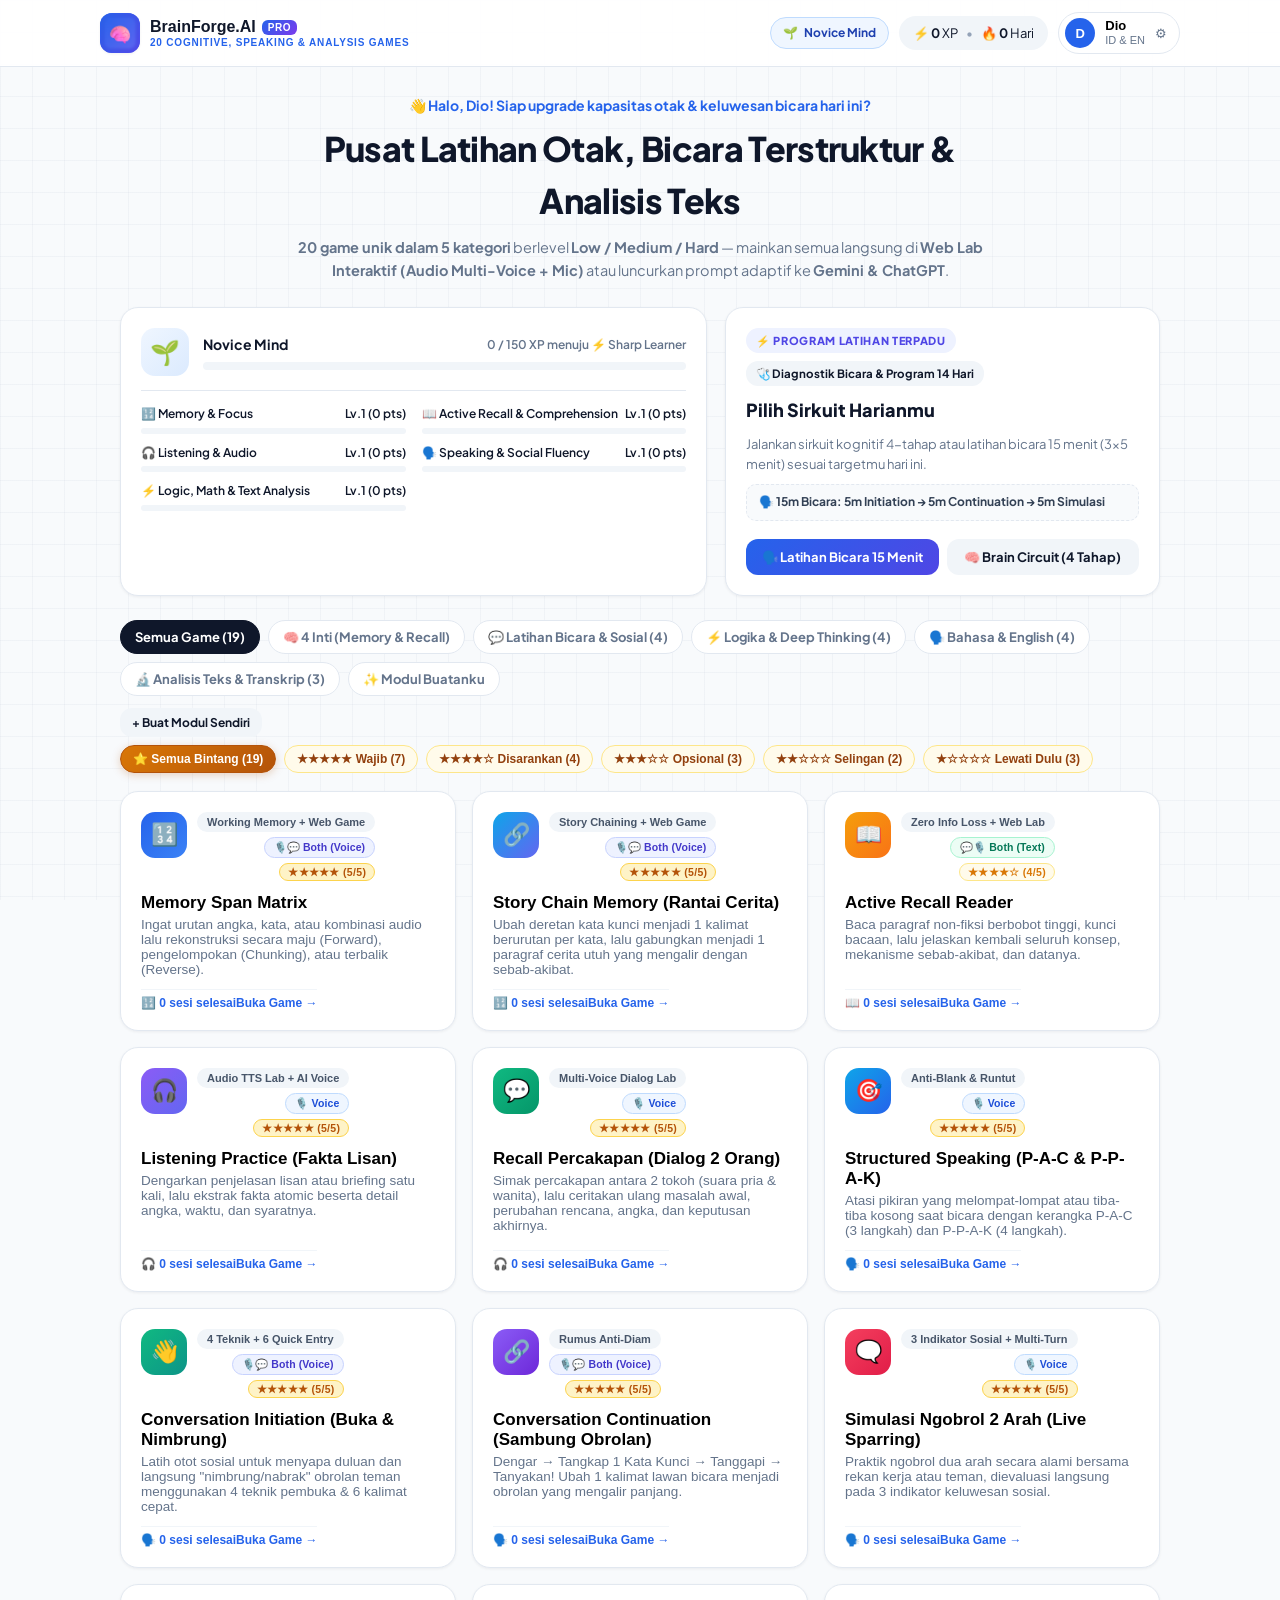
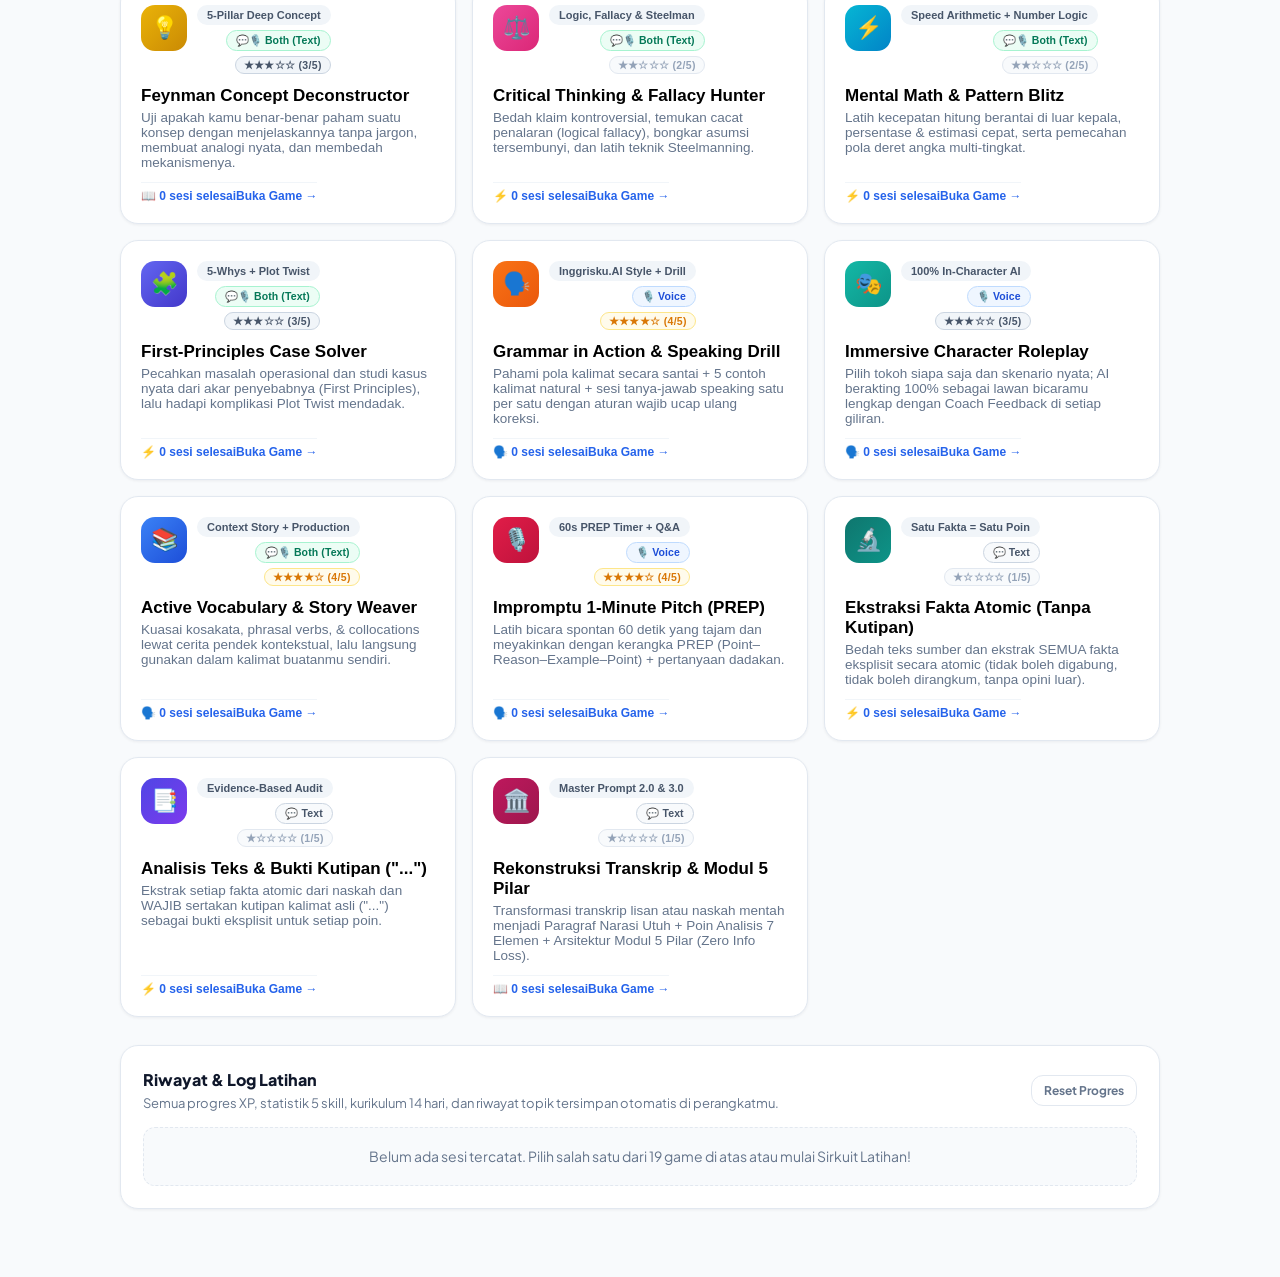
==== commit e453a678: "Add Game 20: Story Chain Memory (5-star) with Master Prompt and Web Lab" ====
--- a/index.html
+++ b/index.html
@@ -23,7 +23,7 @@
         <img src="logo.png" alt="BrainForge.AI" class="brand-logo-img" />
         <span class="brand-text">
           <strong>BrainForge.AI <span class="pro-badge">PRO</span></strong>
-          <small>19 COGNITIVE, SPEAKING &amp; ANALYSIS GAMES</small>
+          <small>20 COGNITIVE, SPEAKING &amp; ANALYSIS GAMES</small>
         </span>
       </button>
 
@@ -56,7 +56,7 @@
         <p class="greeting" id="hero-greeting">👋 Halo! Siap upgrade kapasitas otak &amp; keluwesan bicara hari ini?</p>
         <h1>Pusat Latihan Otak, Bicara Terstruktur &amp; Analisis Teks</h1>
         <p class="subtitle">
-          <strong>19 game unik dalam 5 kategori</strong> berlevel <strong>Low / Medium / Hard</strong> — mainkan semua langsung di <strong>Web Lab Interaktif (Audio Multi-Voice + Mic)</strong> atau luncurkan prompt adaptif ke <strong>Gemini &amp; ChatGPT</strong>.
+          <strong>20 game unik dalam 5 kategori</strong> berlevel <strong>Low / Medium / Hard</strong> — mainkan semua langsung di <strong>Web Lab Interaktif (Audio Multi-Voice + Mic)</strong> atau luncurkan prompt adaptif ke <strong>Gemini &amp; ChatGPT</strong>.
         </p>
       </div>
 
@@ -349,7 +349,7 @@
         </div>
       </div>
 
-      <!-- PANEL 2: INTERACTIVE WEB LAB (Mendukung Seluruh 19 Game!) -->
+      <!-- PANEL 2: INTERACTIVE WEB LAB (Mendukung Seluruh 20 Game!) -->
       <div id="weblab-panel" class="workspace-body" hidden>
         <!-- LAB A: MEMORY SPAN MATRIX (Visual + Audio ID/EN + Context Words) -->
         <div class="minigame-card" id="lab-memory" hidden>
@@ -399,6 +399,64 @@
           </div>
         </div>
 
+        <!-- LAB A2: STORY CHAIN MEMORY (Kata -> Kalimat per Kata -> 1 Paragraf Utuh) -->
+        <div class="minigame-card" id="lab-story-chain" hidden>
+          <div class="mg-controls">
+            <div class="mg-control-group">
+              <label>Level:</label>
+              <div class="mg-pills" id="sc-level-pills">
+                <button type="button" class="chip-btn active" data-sc-level="Low">Low (5 Kata)</button>
+                <button type="button" class="chip-btn" data-sc-level="Medium">Medium (6 Kata)</button>
+                <button type="button" class="chip-btn" data-sc-level="Hard">Hard (8 Kata)</button>
+              </div>
+            </div>
+            <div class="mg-score-box">
+              Ronde: <strong id="sc-round">1</strong> • Skor: <strong id="sc-score">0</strong>
+            </div>
+          </div>
+
+          <div class="mg-stage">
+            <p class="mg-status" id="sc-status">Klik <strong>Mulai Tantangan</strong> untuk mendapatkan deretan kata kunci, lalu rangkai kalimat berurutan &amp; satukan jadi 1 paragraf utuh.</p>
+            <div id="sc-keywords-box" class="sc-keywords-box" hidden></div>
+            <div id="sc-steps-container" class="sc-steps-container" hidden></div>
+
+            <div id="sc-paragraph-box" class="sc-paragraph-box" hidden>
+              <div class="sc-paragraph-head">
+                <label for="sc-paragraph-input"><strong>Langkah 2 — Gabungkan Jadi 1 Paragraf Cerita Utuh:</strong></label>
+                <button type="button" class="btn-secondary btn-sm" id="sc-stitch-btn">⚡ Gabung Draf</button>
+              </div>
+              <textarea
+                id="sc-paragraph-input"
+                class="text-input"
+                rows="4"
+                placeholder="Gabungkan kalimat di atas dengan kata sambung alami (Setelah memakai..., Namun karena..., Sebelum...)..."
+              ></textarea>
+              <div class="sc-action-row">
+                <button type="button" class="btn-secondary" id="sc-paragraph-mic-btn" title="Dikte paragraf pakai suara">🎙️ Rekam Paragraf</button>
+                <button type="button" class="btn-primary" id="sc-submit-btn">✅ Cek Rantai Cerita</button>
+              </div>
+            </div>
+
+            <div id="sc-recall-box" class="sc-recall-box" hidden>
+              <p><strong>🧠 Bonus Recall Check:</strong> Sebut/ketik ulang urutan kata kunci tadi tanpa melihat (pisahkan dengan spasi atau koma):</p>
+              <div class="mg-input-area">
+                <input type="text" id="sc-recall-input" class="text-input" placeholder="contoh: sabun shampo air bak mandi sikat gigi" autocomplete="off" />
+                <button type="button" class="btn-secondary" id="sc-recall-mic-btn" title="Jawab pakai suara">🎙️</button>
+                <button type="button" class="btn-primary" id="sc-recall-check-btn">Cek Recall</button>
+              </div>
+            </div>
+
+            <div id="sc-feedback" class="ar-feedback" hidden></div>
+          </div>
+
+          <div class="mg-footer">
+            <button type="button" class="btn-primary" id="sc-start-btn">▶ Mulai Tantangan</button>
+            <button type="button" class="btn-secondary" id="sc-speak-btn" hidden>🔊 Bacakan Kata (3×)</button>
+            <button type="button" class="btn-secondary" id="sc-recall-toggle-btn" hidden>🧠 Uji Recall Kata</button>
+            <span class="mg-rule-note">Pola: Kata Kunci → 1 Kalimat/Kata → 1 Paragraf Utuh dengan transisi sebab-akibat.</span>
+          </div>
+        </div>
+
         <!-- LAB B: ACTIVE RECALL READER (Read -> Lock -> Explain via Text or Mic) -->
         <div class="minigame-card" id="lab-recall" hidden>
           <div class="mg-controls">
--- a/styles.css
+++ b/styles.css
@@ -1862,3 +1862,87 @@
     border-radius: 20px;
   }
 }
+
+/* === Story Chain Memory Web Lab === */
+.sc-keywords-box {
+  display: flex;
+  flex-wrap: wrap;
+  align-items: center;
+  gap: 8px;
+  margin: 12px 0;
+  padding: 12px;
+  background: #f0f9ff;
+  border: 1px solid #bae6fd;
+  border-radius: 14px;
+}
+
+.sc-keyword-chip {
+  display: inline-flex;
+  align-items: center;
+  gap: 6px;
+  padding: 6px 11px;
+  background: #ffffff;
+  border: 1px solid #7dd3fc;
+  border-radius: 999px;
+  font-weight: 700;
+  font-size: 0.9rem;
+  color: #0369a1;
+}
+
+.sc-steps-container {
+  display: flex;
+  flex-direction: column;
+  gap: 10px;
+  margin: 12px 0;
+}
+
+.sc-step-row {
+  display: flex;
+  flex-direction: column;
+  gap: 6px;
+  padding: 10px 12px;
+  background: #f8fafc;
+  border: 1px solid #e2e8f0;
+  border-radius: 12px;
+}
+
+.sc-step-label {
+  font-size: 0.88rem;
+  font-weight: 700;
+  color: #1e293b;
+}
+
+.sc-step-input-wrap {
+  display: flex;
+  gap: 8px;
+  align-items: center;
+}
+
+.sc-step-input-wrap .text-input {
+  flex: 1;
+}
+
+.sc-paragraph-box,
+.sc-recall-box {
+  margin-top: 14px;
+  padding: 12px;
+  background: #f8fafc;
+  border: 1px solid #e2e8f0;
+  border-radius: 14px;
+}
+
+.sc-paragraph-head {
+  display: flex;
+  flex-wrap: wrap;
+  justify-content: space-between;
+  align-items: center;
+  gap: 8px;
+  margin-bottom: 8px;
+}
+
+.sc-action-row {
+  display: flex;
+  flex-wrap: wrap;
+  gap: 8px;
+  margin-top: 10px;
+}
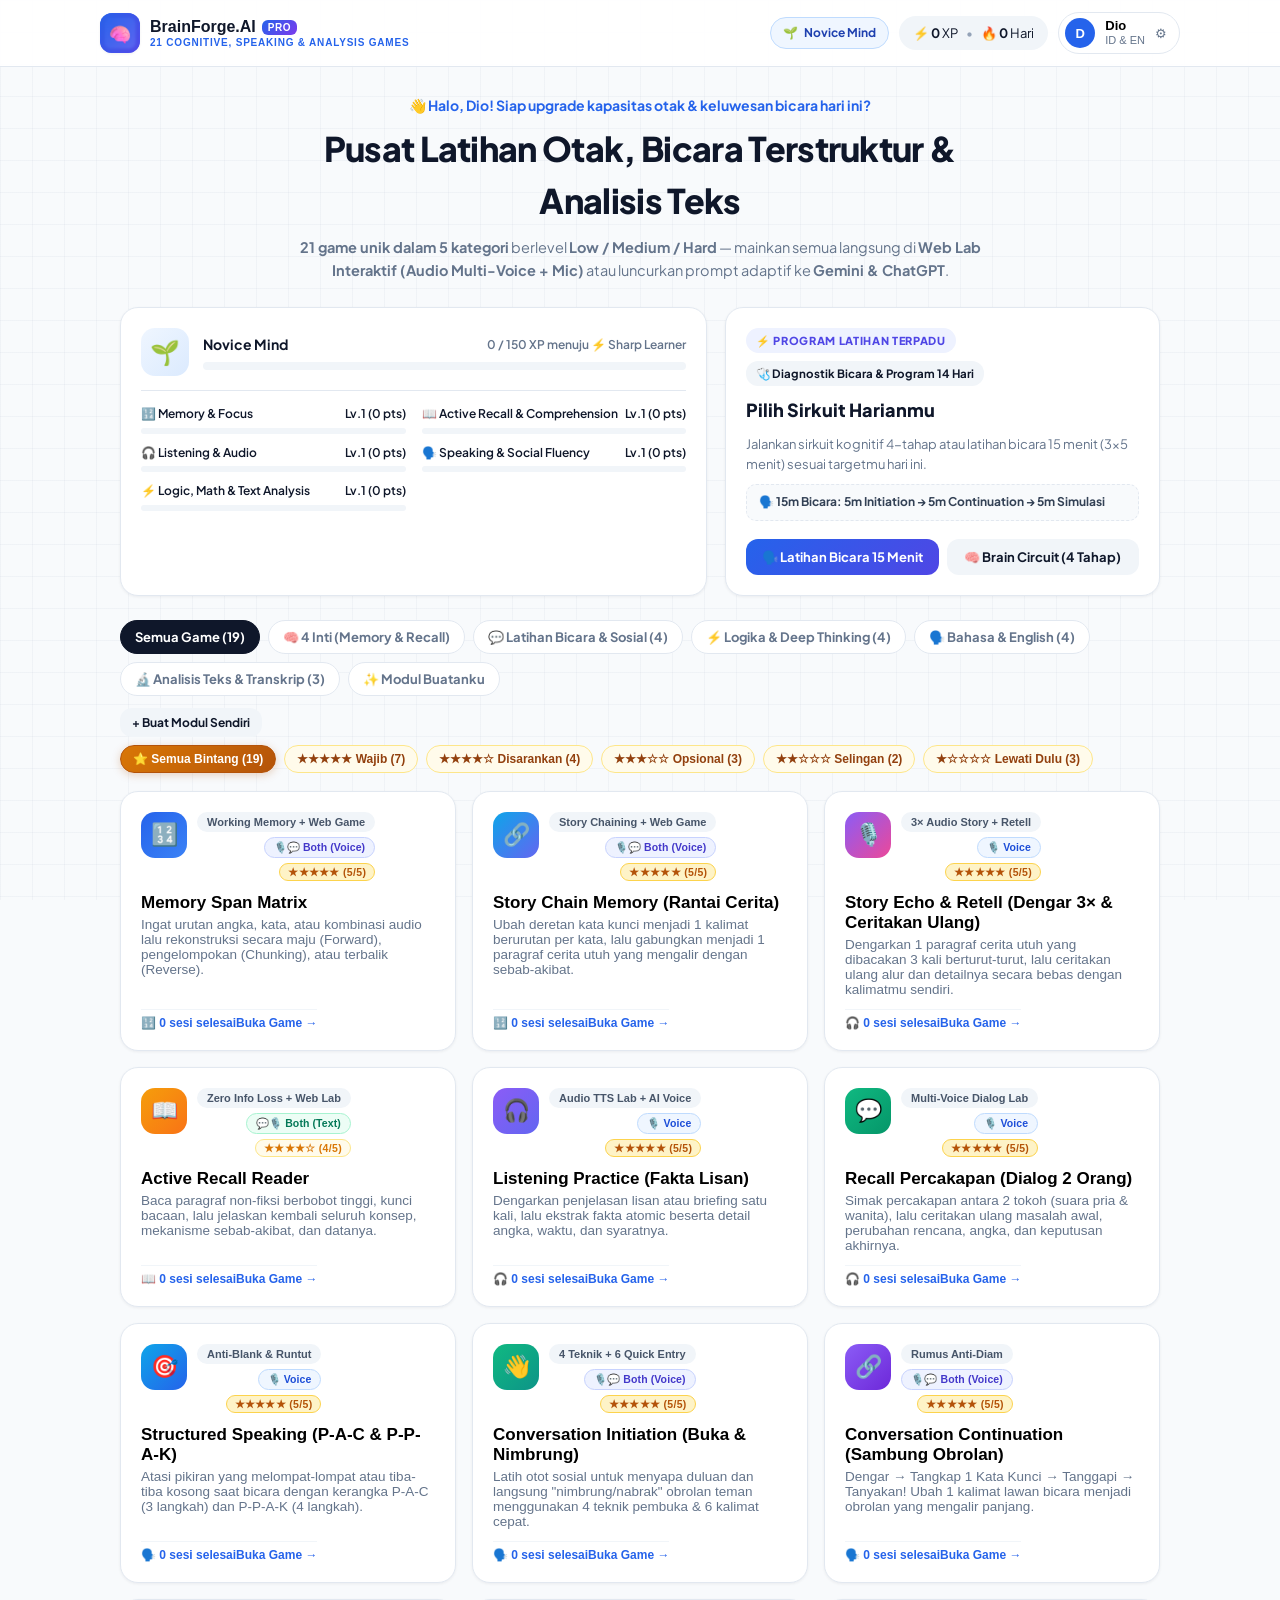
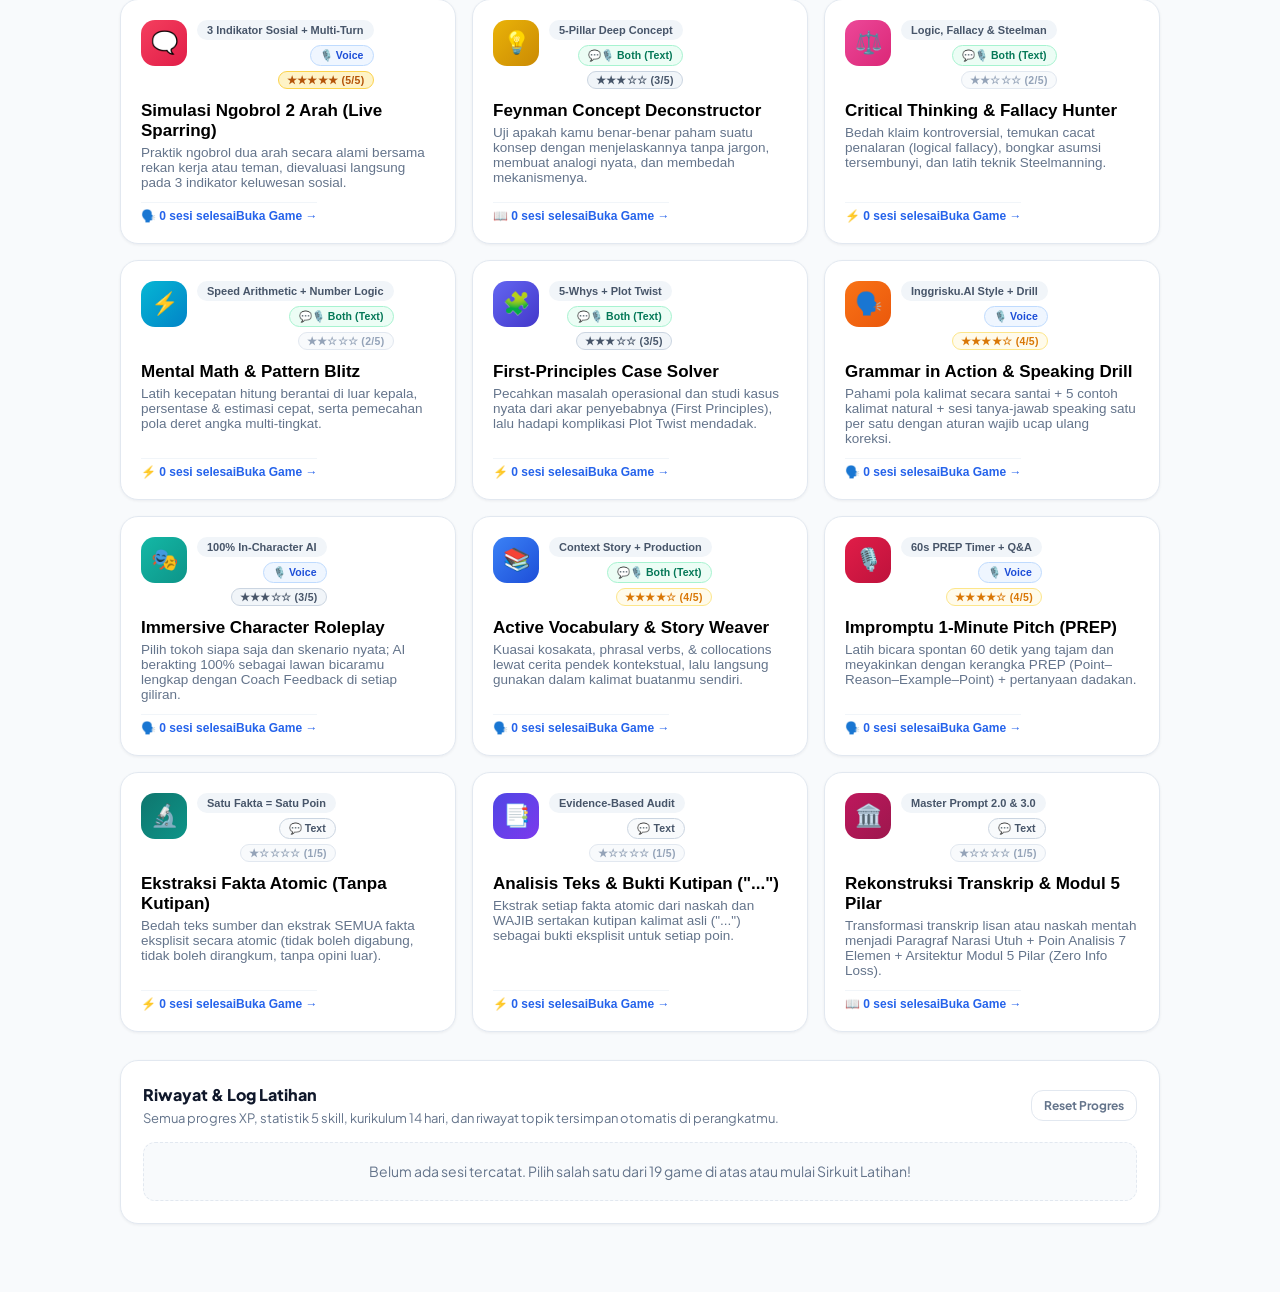
==== commit 215ee042: "Add Game 21: Story Echo & Retell (5-star, 3x story playback + free retell)" ====
--- a/index.html
+++ b/index.html
@@ -23,7 +23,7 @@
         <img src="logo.png" alt="BrainForge.AI" class="brand-logo-img" />
         <span class="brand-text">
           <strong>BrainForge.AI <span class="pro-badge">PRO</span></strong>
-          <small>20 COGNITIVE, SPEAKING &amp; ANALYSIS GAMES</small>
+          <small>21 COGNITIVE, SPEAKING &amp; ANALYSIS GAMES</small>
         </span>
       </button>
 
@@ -56,7 +56,7 @@
         <p class="greeting" id="hero-greeting">👋 Halo! Siap upgrade kapasitas otak &amp; keluwesan bicara hari ini?</p>
         <h1>Pusat Latihan Otak, Bicara Terstruktur &amp; Analisis Teks</h1>
         <p class="subtitle">
-          <strong>20 game unik dalam 5 kategori</strong> berlevel <strong>Low / Medium / Hard</strong> — mainkan semua langsung di <strong>Web Lab Interaktif (Audio Multi-Voice + Mic)</strong> atau luncurkan prompt adaptif ke <strong>Gemini &amp; ChatGPT</strong>.
+          <strong>21 game unik dalam 5 kategori</strong> berlevel <strong>Low / Medium / Hard</strong> — mainkan semua langsung di <strong>Web Lab Interaktif (Audio Multi-Voice + Mic)</strong> atau luncurkan prompt adaptif ke <strong>Gemini &amp; ChatGPT</strong>.
         </p>
       </div>
 
@@ -349,7 +349,7 @@
         </div>
       </div>
 
-      <!-- PANEL 2: INTERACTIVE WEB LAB (Mendukung Seluruh 20 Game!) -->
+      <!-- PANEL 2: INTERACTIVE WEB LAB (Mendukung Seluruh 21 Game!) -->
       <div id="weblab-panel" class="workspace-body" hidden>
         <!-- LAB A: MEMORY SPAN MATRIX (Visual + Audio ID/EN + Context Words) -->
         <div class="minigame-card" id="lab-memory" hidden>
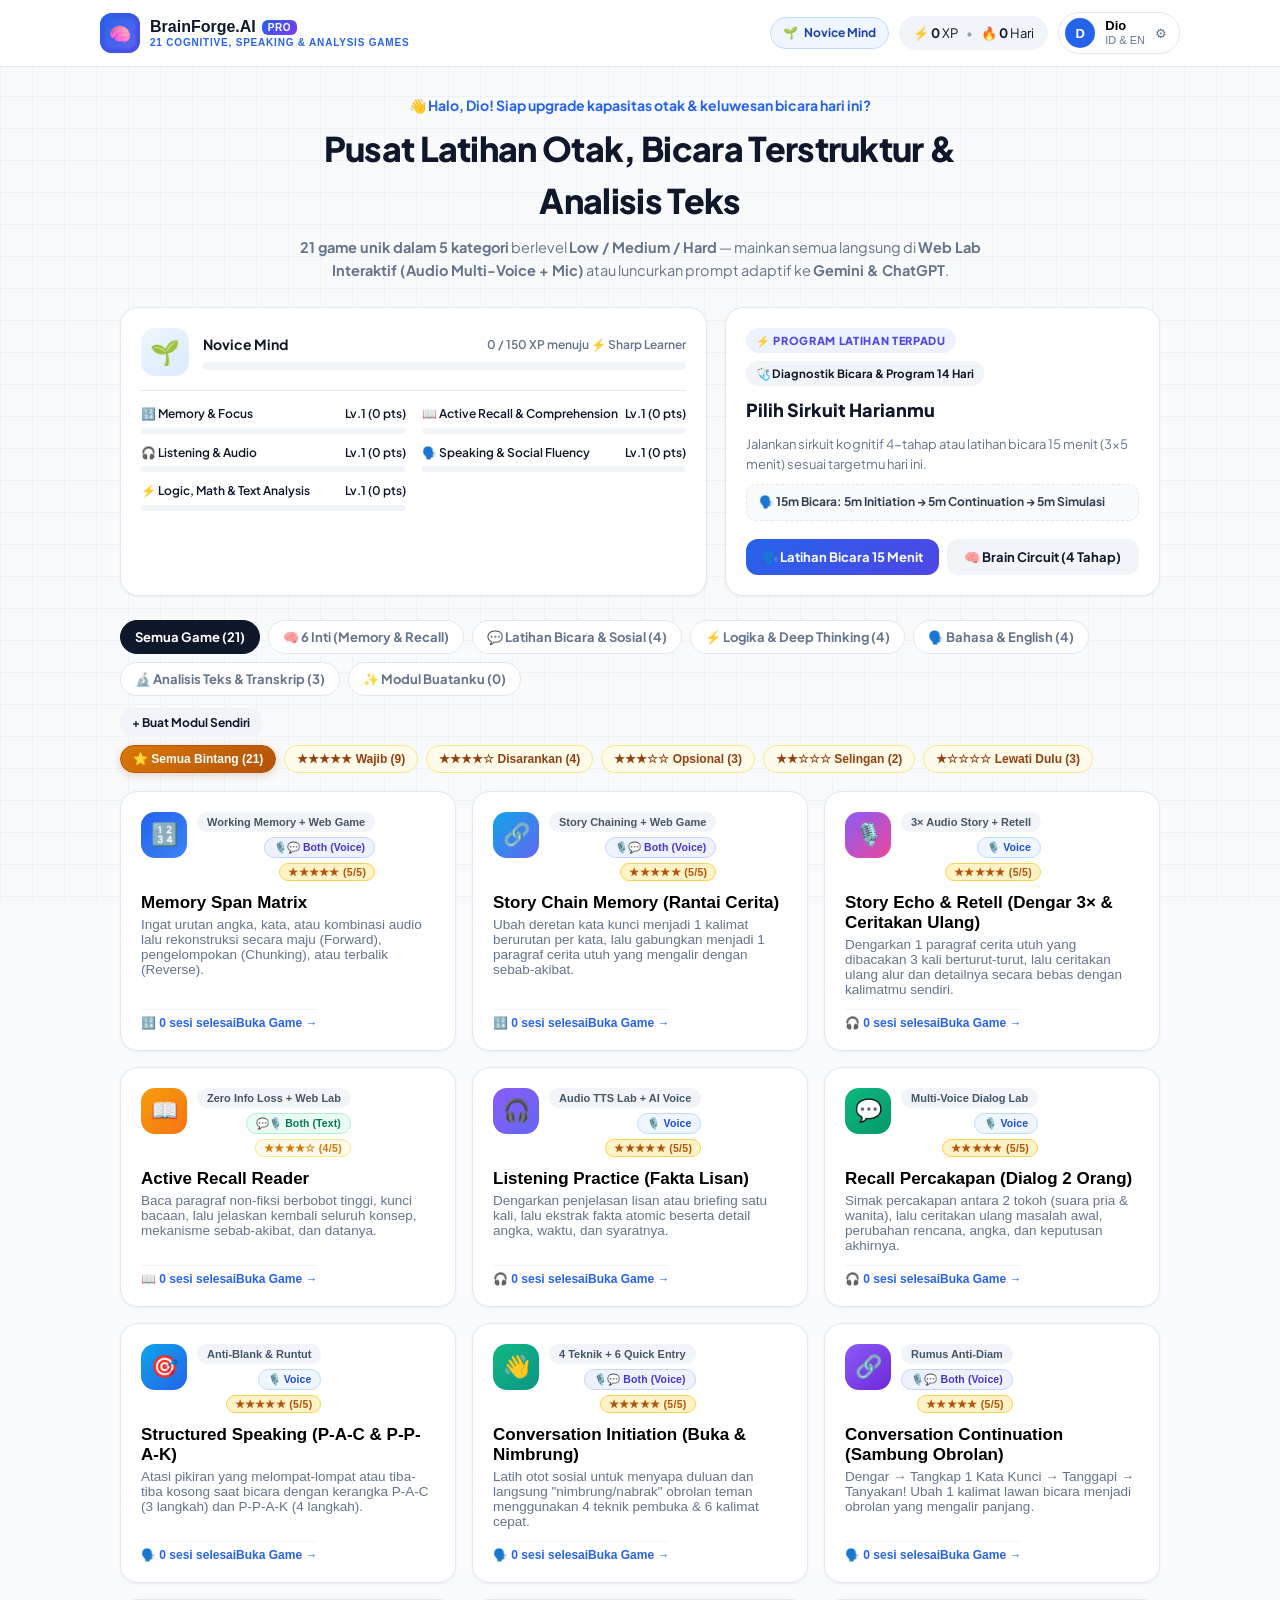
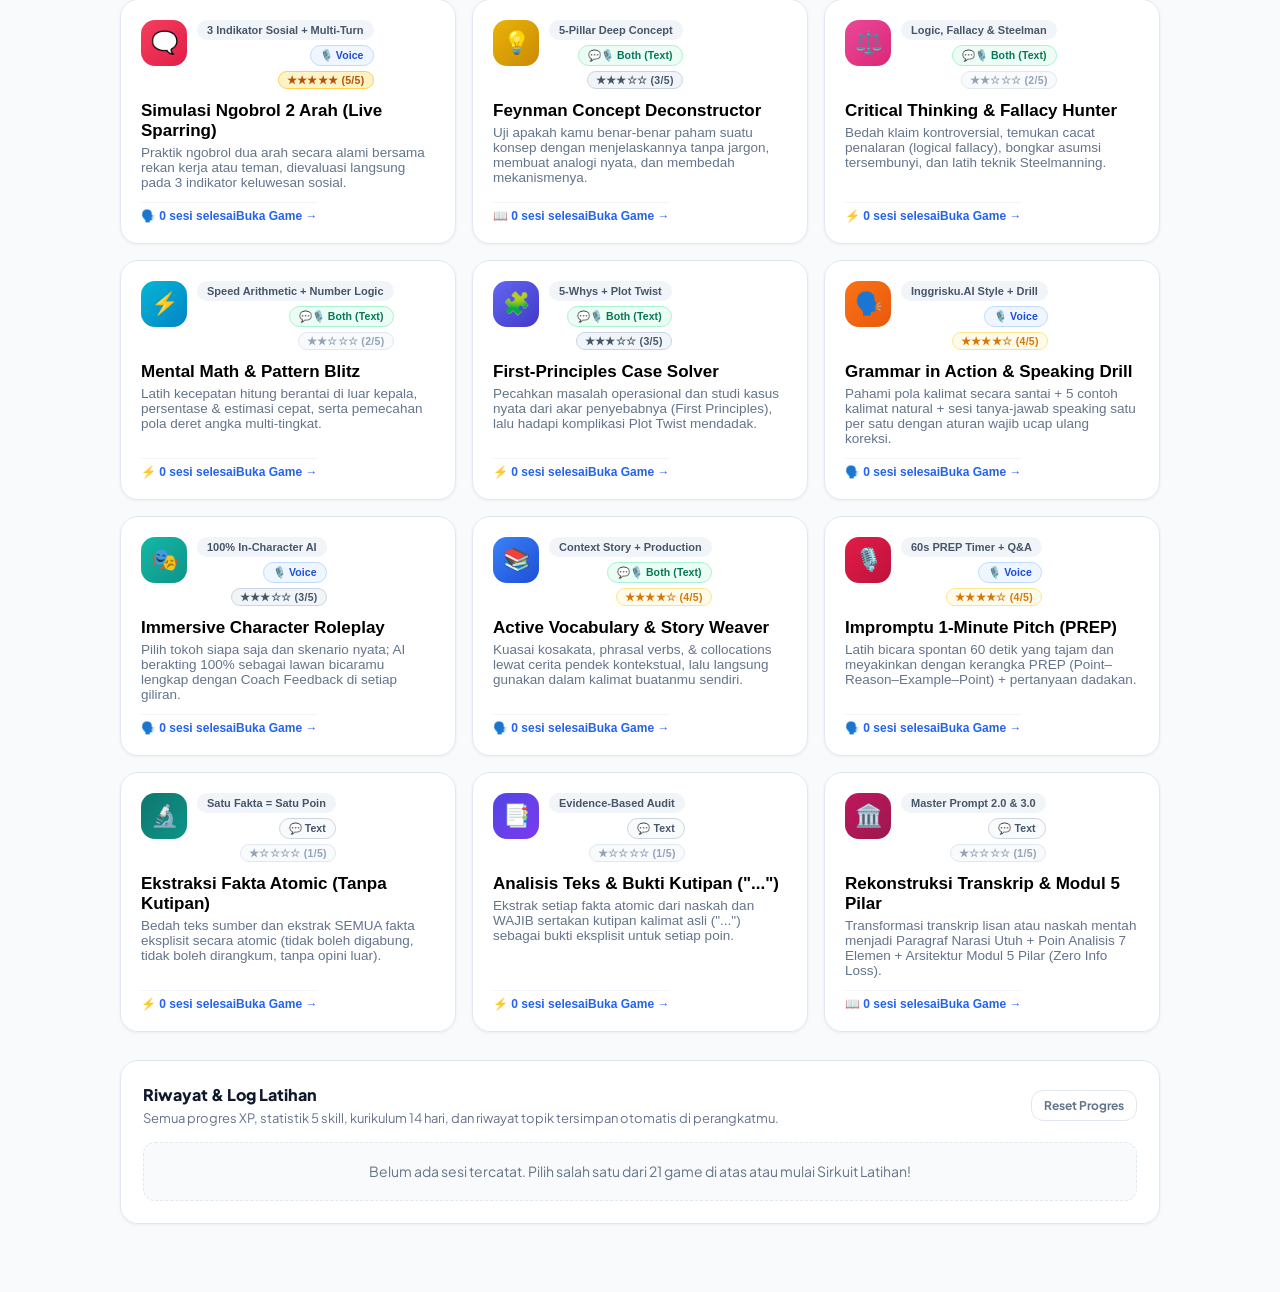
==== commit b7620370: "Make all game, category, and star priority filter counts 100% dynamic" ====
--- a/index.html
+++ b/index.html
@@ -109,13 +109,13 @@
       <!-- Category Filter & Custom Module Button -->
       <div class="toolbar-row">
         <div class="category-tabs" id="category-tabs">
-          <button type="button" class="cat-tab active" data-cat="all">Semua Game (19)</button>
-          <button type="button" class="cat-tab" data-cat="core">🧠 4 Inti (Memory &amp; Recall)</button>
+          <button type="button" class="cat-tab active" data-cat="all">Semua Game (21)</button>
+          <button type="button" class="cat-tab" data-cat="core">🧠 6 Inti (Memory &amp; Recall)</button>
           <button type="button" class="cat-tab" data-cat="social">💬 Latihan Bicara &amp; Sosial (4)</button>
           <button type="button" class="cat-tab" data-cat="cognitive">⚡ Logika &amp; Deep Thinking (4)</button>
           <button type="button" class="cat-tab" data-cat="language">🗣️ Bahasa &amp; English (4)</button>
           <button type="button" class="cat-tab" data-cat="analysis">🔬 Analisis Teks &amp; Transkrip (3)</button>
-          <button type="button" class="cat-tab" data-cat="custom">✨ Modul Buatanku</button>
+          <button type="button" class="cat-tab" data-cat="custom">✨ Modul Buatanku (0)</button>
         </div>
         <button type="button" class="btn-secondary btn-sm" id="open-custom-modal-btn">
           + Buat Modul Sendiri
@@ -124,8 +124,8 @@
 
       <!-- Personalized Priority Star Filter -->
       <div class="star-filter-row" id="star-filter-tabs" aria-label="Filter Prioritas Bintang">
-        <button type="button" class="star-tab active" data-star="all">⭐ Semua Bintang (19)</button>
-        <button type="button" class="star-tab" data-star="5">★★★★★ Wajib (7)</button>
+        <button type="button" class="star-tab active" data-star="all">⭐ Semua Bintang (21)</button>
+        <button type="button" class="star-tab" data-star="5">★★★★★ Wajib (9)</button>
         <button type="button" class="star-tab" data-star="4">★★★★☆ Disarankan (4)</button>
         <button type="button" class="star-tab" data-star="3">★★★☆☆ Opsional (3)</button>
         <button type="button" class="star-tab" data-star="2">★★☆☆☆ Selingan (2)</button>
--- a/styles.css
+++ b/styles.css
@@ -1657,19 +1657,24 @@
 /* Toast */
 .toast {
   position: fixed;
-  bottom: 24px;
+  bottom: 16px;
   left: 50%;
-  transform: translateX(-50%) translateY(16px);
-  background: #0f172a;
+  transform: translateX(-50%) translateY(12px);
+  background: rgba(15, 23, 42, 0.94);
   color: #fff;
-  padding: 10px 18px;
-  border-radius: 999px;
-  font-size: 13px;
-  font-weight: 600;
+  padding: 7px 12px;
+  border-radius: 8px;
+  font-size: 12px;
+  line-height: 1.35;
+  font-weight: 500;
+  width: max-content;
+  max-width: min(90vw, 380px);
+  text-align: center;
+  box-shadow: 0 4px 14px rgba(15, 23, 42, 0.25);
   opacity: 0;
   pointer-events: none;
-  transition: opacity 0.2s, transform 0.2s;
-  z-index: 60;
+  transition: opacity 0.18s, transform 0.18s;
+  z-index: 260;
 }
 
 .toast.show {
